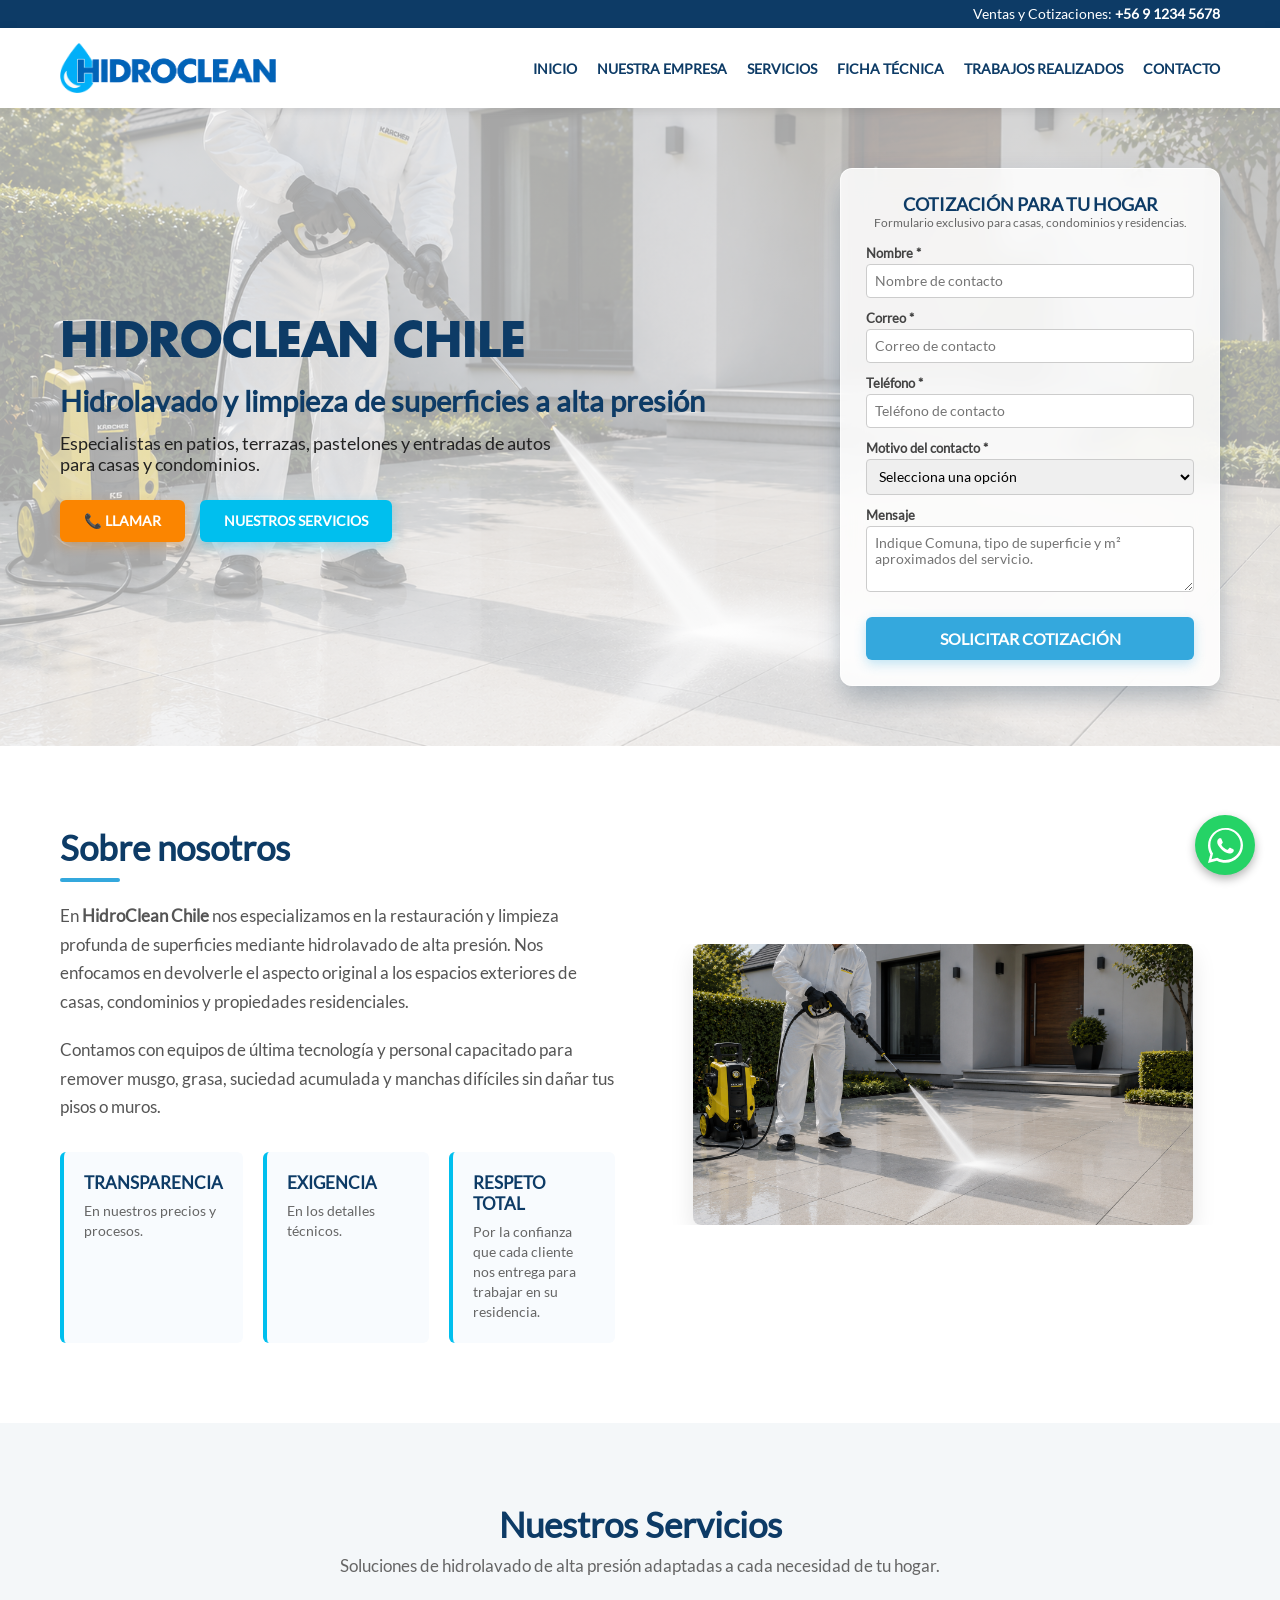
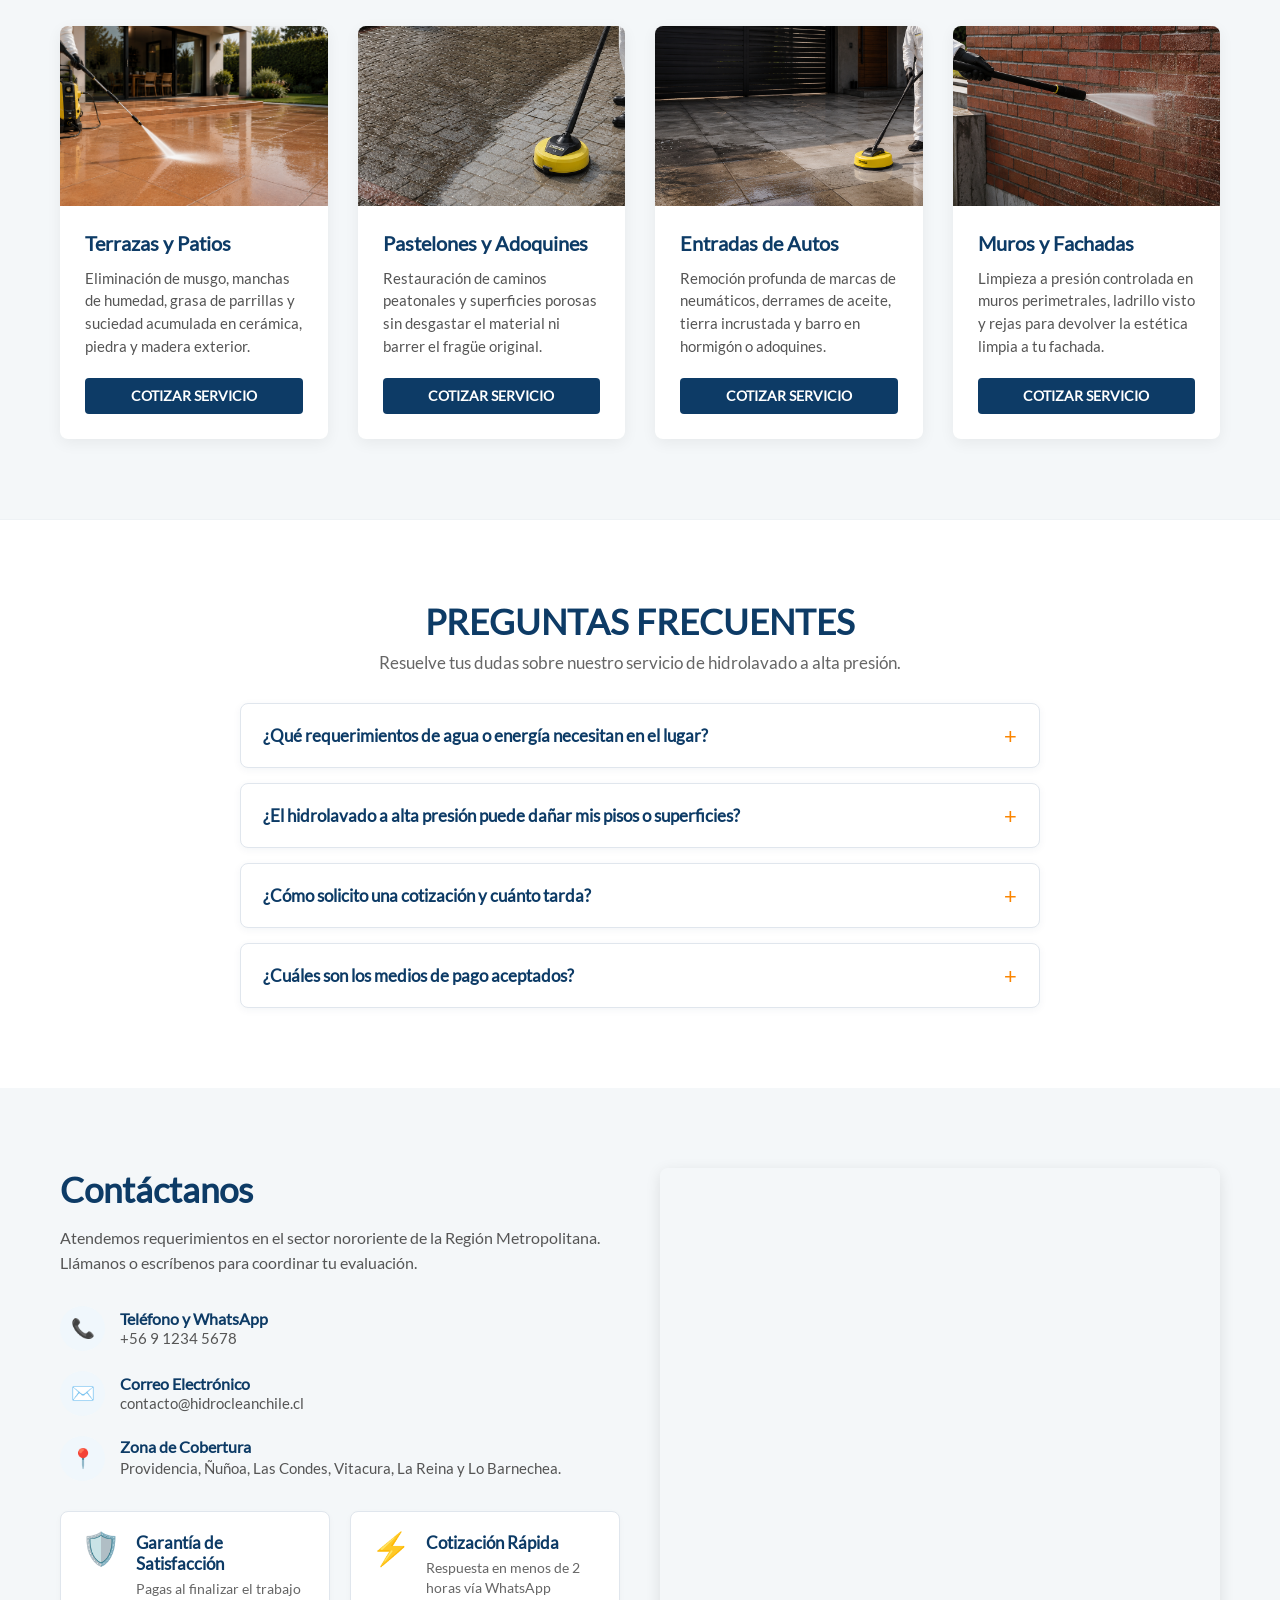
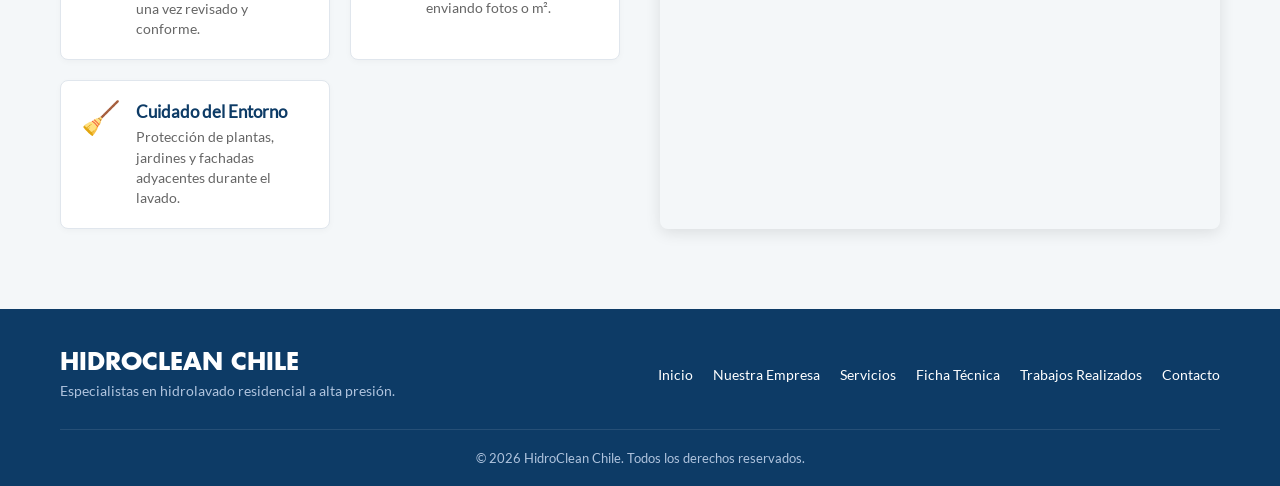
==== index.html @ 14e9b940 "Add files via upload" ====
<!DOCTYPE html>
<html lang="es">
<head>
    <meta charset="UTF-8">
    <meta name="viewport" content="width=device-width, initial-scale=1.0">
    <title>HidroClean Chile | Hidrolavado Residencial a Alta Presión</title>
    
    <style>
        /* ==========================================
           1. DECLARACIÓN DE FUENTES
           ========================================== */
        @font-face {
            font-family: 'Futura-Bold';
            src: url('Futura-Bold.otf') format('truetype');
        }

        @font-face {
            font-family: 'Lato-Regular';
            src: url('Lato-Regular.ttf') format('truetype');
        }


	/* DESPLAZAMIENTO SUAVE Y MARGEN PARA MENÚ FIJO */
	html {
    		scroll-behavior: smooth;
	}

	section[id] {
    scroll-margin-top: calc(var(--header-height, 105px) + 10px);
}

        /* ==========================================
           2. RESET Y BASES
           ========================================== */
        * {
            margin: 0;
            padding: 0;
            box-sizing: border-box;
        }

        img, iframe, video, svg {
            max-width: 100%;
            height: auto;
            display: block;
        }

        h1 {
            font-family: 'Futura-Bold', sans-serif;
        }

        body, p, a, input, select, textarea, button, h2, h3, h4 {
            font-family: 'Lato-Regular', sans-serif;
        }

        body {
            color: #333;
            background-color: #f9f9f9;
        }

	html,
body {
    width: 100%;
    max-width: 100%;
    overflow-x: hidden;
}

        .container {
            max-width: 1200px;
	    width: 100%;
            margin: 0 auto;
            padding: 0 20px;
        }

        /* ==========================================
           3. HEADER Y NAVEGACIÓN
           ========================================== */
        .header {
            position: fixed;
   	    top: 0;
	    left: 0;
	    right: 0;
	    z-index: 1000;
        }

	body {
    padding-top: var(--header-height, 105px);
}

        .top-bar {
            background-color: #0d3b66;
            color: #fff;
            font-size: 0.85rem;
            padding: 6px 0;
        }

        .top-bar-content {
            text-align: right;
        }

        .top-bar a {
            color: #fff;
            text-decoration: none;
            font-weight: bold;
        }

        .nav-bar {
            background-color: #ffffff;
            box-shadow: 0 2px 10px rgba(0,0,0,0.1);
        }

        .nav-content {
            display: flex;
            justify-content: space-between;
            align-items: center;
            padding: 15px 20px;
        }

        .logo img {
            max-height: 50px;
        }

        .nav-menu {
            display: flex;
            list-style: none;
            gap: 20px;
        }

        .nav-menu a {
            text-decoration: none;
            color: #0d3b66;
            font-weight: 700;
            font-size: 0.9rem;
            text-transform: uppercase;
        }

        .nav-menu a.active, .nav-menu a:hover {
            color: #34a8dd;
        }

        /* ==========================================
           4. SECCIÓN HERO (PORTADA)
           ========================================== */
        .hero, .hero-section {
            background: linear-gradient(rgba(255, 255, 255, 0.65), rgba(255, 255, 255, 0.65)), url('lavado-1.png') no-repeat center center/cover;
            padding: 60px 0;
            min-height: 550px;
            display: flex;
            align-items: center;
            overflow: hidden;
        }

        .hero-container {
            display: flex;
            justify-content: space-between;
            align-items: center;
            width: 100%;
            gap: 40px;
        }

        .hero-text {
            flex: 1;
	    min-width: 0;
            color: #0d3b66;
            text-shadow: none;
        }

        .hero-text h1 {
            font-size: clamp(1.8rem, 5vw + 1rem, 3rem);
            font-weight: 900;
            color: #0d3b66;
            margin-bottom: 10px;
            letter-spacing: -1px;
            background: transparent;
            overflow-wrap: anywhere;
        }

        .hero-text h2 {
            font-size: clamp(1.15rem, 2vw + 0.8rem, 1.8rem);
            margin-bottom: 15px;
            color: #0d3b66;
            font-weight: 600;
            overflow-wrap: anywhere;
        }

        .hero-text p {
            font-size: clamp(0.95rem, 1vw + 0.75rem, 1.1rem);
            margin-bottom: 25px;
            max-width: 500px;
            color: #222222;
        }

        .hero-buttons {
            display: flex;
            gap: 15px;
        }

        /* BOTONES */
        .btn {
            padding: 12px 24px;
            text-decoration: none;
            font-weight: bold;
            border-radius: 6px;
            text-transform: uppercase;
            font-size: 0.9rem;
            display: inline-block;
            border: none;
            cursor: pointer;
            position: relative;
            overflow: hidden;
            transition: transform 0.3s cubic-bezier(0.175, 0.885, 0.32, 1.275), 
                        box-shadow 0.3s ease, 
                        background-color 0.3s ease;
        }

        .btn::after {
            content: '';
            position: absolute;
            top: -50%;
            left: -60%;
            width: 20%;
            height: 200%;
            background: rgba(255, 255, 255, 0.35);
            transform: rotate(30deg);
            transition: left 0.6s ease;
        }

        .btn:hover {
            transform: translateY(-3px);
            opacity: 1;
        }

        .btn:hover::after {
            left: 140%;
        }

        .btn:active {
            transform: translateY(-1px);
        }

        .btn-green {
            background-color: #fb8500;
            color: #fff;
            box-shadow: 0 4px 12px rgba(251, 133, 0, 0.3);
        }

        .btn-green:hover {
            background-color: #e07600;
            box-shadow: 0 8px 20px rgba(251, 133, 0, 0.45);
        }

        .btn-blue {
            background-color: #00bfee;
            color: #fff;
            box-shadow: 0 4px 12px rgba(0, 191, 238, 0.3);
        }

        .btn-blue:hover {
            background-color: #00a8d1;
            box-shadow: 0 8px 20px rgba(0, 191, 238, 0.45);
        }

        .btn-submit {
            background-color: #34a8dd;
            color: #fff;
            width: 100%;
            padding: 12px;
            margin-top: 10px;
            font-size: 1rem;
            box-shadow: 0 4px 12px rgba(52, 168, 221, 0.3);
        }

        .btn-submit:hover {
            background-color: #2893c4;
            box-shadow: 0 8px 20px rgba(52, 168, 221, 0.45);
        }

        /* FORMULARIO FLOTANTE */
        .hero-form-card {
            background: rgba(255, 255, 255, 0.85);
            backdrop-filter: blur(12px);
            -webkit-backdrop-filter: blur(12px);
            padding: 25px;
            border-radius: 12px;
            width: min(380px, 100%);
            border: 1px solid rgba(255, 255, 255, 0.6);
            border-top: 1px solid rgba(255, 255, 255, 0.9);
            box-shadow: 0 10px 30px -5px rgba(13, 59, 102, 0.25), 0 20px 25px -5px rgba(0, 0, 0, 0.1);
            transition: transform 0.4s cubic-bezier(0.175, 0.885, 0.32, 1.275), box-shadow 0.4s ease;
        }

        .hero-form-card:hover {
            transform: translateY(-6px);
            box-shadow: 0 15px 35px -5px rgba(13, 59, 102, 0.35), 0 25px 30px -5px rgba(0, 0, 0, 0.15);
        }

        .hero-form-card h3 {
            color: #0d3b66;
            font-size: 1.1rem;
            text-align: center;
            font-weight: 800;
        }

        .form-subtext {
            font-size: 0.75rem;
            color: #666;
            text-align: center;
            margin-bottom: 15px;
        }

        .form-group {
            margin-bottom: 12px;
        }

        .form-group label {
            display: block;
            font-size: 0.8rem;
            font-weight: bold;
            color: #444;
            margin-bottom: 3px;
        }

        .form-group input, 
        .form-group select, 
        .form-group textarea {
            width: 100%;
            padding: 8px;
            border: 1px solid #ccc;
            border-radius: 4px;
            font-size: 0.85rem;
        }

        textarea {
            resize: vertical;
            max-width: 100%;
        }


	/* MENSAJES DE ERROR DEL FORMULARIO */
.mensaje-error {
    display: block;
    color: #c62828;
    font-size: 0.72rem;
    margin-top: 4px;
    line-height: 1.3;
}

/* RESALTAR CAMPO CON ERROR */
.campo-error {
    border-color: #c62828 !important;
    outline: none;
}


        /* ==========================================
           5. SECCIÓN NUESTRA EMPRESA
           ========================================== */
        .about-section {
            padding: 80px 0;
            background-color: #ffffff;
        }

        .about-grid {
            display: flex;
            align-items: center;
            gap: 50px;
        }

        .about-text {
            flex: 1;
	    min-width: 0;
        }

        .about-text h2 {
            font-size: 2.2rem;
            color: #0d3b66;
            margin-bottom: 20px;
            position: relative;
        }

        .about-text h2::after {
            content: '';
            display: block;
            width: 60px;
            height: 4px;
            background-color: #34a8dd;
            margin-top: 10px;
            border-radius: 2px;
        }

        .about-text p {
            font-size: 1.05rem;
            line-height: 1.7;
            color: #555555;
            margin-bottom: 20px;
        }

        .about-features {
            display: grid;
            grid-template-columns: repeat(3, 1fr);
            gap: 20px;
            margin-top: 30px;
        }

        .feature-card {
            background-color: #f8fbfe;
            padding: 20px;
            border-radius: 6px;
            border-left: 4px solid #00bfee;
            transition: transform 0.3s cubic-bezier(0.25, 0.8, 0.25, 1), 
                        box-shadow 0.3s ease, 
                        border-left-color 0.3s ease;
        }

        .feature-card:hover {
            transform: translateY(-4px);
            border-left-color: #fb8500;
            box-shadow: 0 8px 20px rgba(13, 59, 102, 0.12);
        }

        .feature-card h4 {
            color: #0d3b66;
            font-size: 1.05rem;
            margin-bottom: 8px;
        }

        .feature-card p {
            font-size: 0.9rem;
            color: #666;
            margin-bottom: 0;
            line-height: 1.4;
        }

        .about-image {
            flex: 1;
	    min-width: 0;
            display: flex;
            justify-content: center;
            overflow: hidden;
            border-radius: 8px;
        }

        .about-image img {
            width: 100%;
            max-width: 500px;
            border-radius: 8px;
            box-shadow: 0 10px 25px rgba(0,0,0,0.1);
            transition: transform 0.5s ease, box-shadow 0.5s ease;
        }

        .about-image img:hover {
            transform: scale(1.03);
            box-shadow: 0 15px 30px rgba(13, 59, 102, 0.2);
        }

        /* ==========================================
           6. SECCIÓN SERVICIOS
           ========================================== */
        .services-section {
            padding: 80px 0;
            background-color: #f4f7f9;
        }

        .services-header {
            text-align: center;
            max-width: 700px;
            margin: 0 auto 50px auto;
        }

        .services-header h2 {
            font-size: 2.2rem;
            color: #0d3b66;
            margin-bottom: 10px;
        }

        .services-header p {
            color: #666;
            font-size: 1.05rem;
        }

        .services-grid {
            display: grid;
            grid-template-columns: repeat(auto-fit, minmax(260px, 1fr));
            gap: 30px;
        }

        .service-card {
            background: #ffffff;
            border-radius: 8px;
            overflow: hidden;
            box-shadow: 0 4px 15px rgba(0,0,0,0.06);
            transition: transform 0.3s ease, box-shadow 0.3s ease;
            display: flex;
            flex-direction: column;
        }

        .service-card:hover {
            transform: translateY(-5px);
            box-shadow: 0 8px 25px rgba(0,0,0,0.12);
        }

        .service-img {
            height: 180px;
            width: 100%;
            object-fit: cover;
        }

        .service-content {
            padding: 25px;
            display: flex;
            flex-direction: column;
            flex-grow: 1;
        }

        .service-content h3 {
            color: #0d3b66;
            font-size: 1.25rem;
            margin-bottom: 12px;
        }

        .service-content p {
            color: #555;
            font-size: 0.95rem;
            line-height: 1.5;
            margin-bottom: 20px;
            flex-grow: 1;
        }

        .service-btn {
            text-align: center;
            background-color: #0d3b66;
            color: #ffffff;
            padding: 10px 15px;
            text-decoration: none;
            border-radius: 4px;
            font-weight: bold;
            font-size: 0.85rem;
            transition: background-color 0.2s ease;
        }

        .service-btn:hover {
            background-color: #34a8dd;
        }

        /* ==========================================
           7. SECCIÓN CONTACTO
           ========================================== */
        .contact-section {
            padding: 80px 0;
            background-color: #ffffff;
        }

        .contact-grid {
            display: flex;
            gap: 40px;
        }

        .contact-info {
            flex: 1;
	    min-width: 0;
        }

        .contact-info h2 {
            font-size: 2.2rem;
            color: #0d3b66;
            margin-bottom: 15px;
        }

        .contact-info p {
            color: #555;
            margin-bottom: 30px;
            line-height: 1.6;
        }

        .contact-detail {
            display: flex;
            align-items: center;
            gap: 15px;
            margin-bottom: 20px;
        }

        .contact-icon {
            width: 45px;
            height: 45px;
            background-color: #f0f7fc;
            color: #00bfee;
            border-radius: 50%;
            display: flex;
            align-items: center;
            justify-content: center;
            font-size: 1.2rem;
        }

        .contact-text h4 {
            color: #0d3b66;
            font-size: 1rem;
        }

        .contact-text a, .contact-text p {
            color: #555;
            text-decoration: none;
            font-size: 0.95rem;
            margin-bottom: 0;
        }

        .contact-map {
            flex: 1;
            min-height: 300px;
            border-radius: 8px;
            overflow: hidden;
            box-shadow: 0 4px 15px rgba(0,0,0,0.1);
        }

        .contact-map iframe {
            width: 100%;
            height: 100%;
            border: 0;
        }

        /* ==========================================
           8. FOOTER UNIFICADO (DESKTOP)
           ========================================== */
        .footer {
            background-color: #0d3b66;
            color: #ffffff;
            padding: 40px 0 20px 0;
            width: 100%;
        }

        .footer-content {
            display: flex;
            justify-content: space-between;
            align-items: center;
            border-bottom: 1px solid rgba(255, 255, 255, 0.1);
            padding-bottom: 30px;
            margin-bottom: 20px;
            width: 100%;
        }

        .footer-brand {
            text-align: left;
        }

        .footer-brand h3 {
            font-family: 'Futura-Bold', sans-serif;
            font-size: 1.5rem;
            color: #ffffff;
            margin-bottom: 5px;
            line-height: 1.2;
            text-transform: uppercase;
        }

        .footer-brand p {
            font-family: 'Lato-Regular', sans-serif;
            color: #b0c4de;
            font-size: 0.85rem;
            margin: 0;
        }

        .footer-links {
            display: flex;
            gap: 20px;
            list-style: none;
            margin: 0;
            padding: 0;
        }

        .footer-links a {
            font-family: 'Lato-Regular', sans-serif;
            color: #ffffff;
            text-decoration: none;
            font-size: 0.85rem;
            transition: color 0.3s ease;
        }

        .footer-links a:hover {
            color: #00bfee;
        }

        .footer-bottom {
            text-align: center;
            font-size: 0.8rem;
            color: #b0c4de;
        }

        .footer-bottom p {
            font-family: 'Lato-Regular', sans-serif;
            margin: 0;
        }

        /* ==========================================
           9. WHATSAPP FLOTANTE
           ========================================== */
        .whatsapp-float {
            position: fixed;
            width: 60px;
            height: 60px;
            bottom: 25px;
            right: 25px;
            background-color: #25d366;
            color: #fff;
            border-radius: 50px;
            text-align: center;
            box-shadow: 0 4px 10px rgba(0, 0, 0, 0.3);
            z-index: 2000;
            display: flex;
            align-items: center;
            justify-content: center;
            transition: transform 0.3s ease, background-color 0.3s ease;
        }

        .whatsapp-float:hover {
            transform: scale(1.1);
            background-color: #20ba5a;
        }

        .whatsapp-icon {
            width: 35px;
            height: 35px;
            fill: #ffffff;
        }

        /* ==========================================
           10. MEDIA QUERIES (MÓVIL / TABLET)
           ========================================== */



/* ==========================================
   11. CORRECCIÓN DE TÍTULOS Y CONTRASTE (SERVICIOS Y FAQ)
   ========================================== */

/* Unificación visual de títulos */
.services-header h2,
.faq-section .section-title {
    color: #0d3b66 !important;
    font-size: 2.2rem;
    text-align: center;
    margin-bottom: 10px;
}

/* Unificación visual de subtítulos */
.services-header p,
.faq-section .section-subtitle {
    color: #666666 !important;
    font-size: 1.05rem;
    text-align: center;
    margin-bottom: 30px;
}

/* Fondo gris para Servicios */
.services-section {
    background-color: #f4f7f9;
    padding: 80px 0;
}

/* Fondo blanco para FAQ (genera contraste) */
.faq-section {
    background-color: #ffffff;
    padding: 80px 0;
    border-top: 1px solid #eef2f5;
}



/* ==========================================
   CORRECCIÓN FAQ Y FONDOS DE SECCIONES
   ========================================== */

/* 1. ESTILOS DEL ACORDEÓN DE FAQ */
.faq-accordion {
    max-width: 800px;
    margin: 30px auto 0 auto;
    display: flex;
    flex-direction: column;
    gap: 15px;
}

.faq-item {
    background: #ffffff;
    border: 1px solid #e0e6ed;
    border-radius: 8px;
    overflow: hidden;
    box-shadow: 0 2px 8px rgba(13, 59, 102, 0.05);
    transition: border-color 0.3s ease;
}

.faq-item[open] {
    border-color: #fb8500;
}

.faq-question {
    padding: 18px 22px;
    font-size: 1.05rem;
    font-weight: bold;
    color: #0d3b66;
    cursor: pointer;
    display: flex;
    justify-content: space-between;
    align-items: center;
    list-style: none;
    user-select: none;
}

.faq-question::-webkit-details-marker {
    display: none;
}

.faq-question:hover {
    background-color: #f8fbfe;
}

.faq-icon {
    font-size: 1.4rem;
    color: #fb8500;
    font-weight: 300;
    transition: transform 0.3s ease;
}

.faq-item[open] .faq-icon {
    transform: rotate(45deg);
}

.faq-answer {
    padding: 0 22px 20px 22px;
    color: #555;
    font-size: 0.95rem;
    line-height: 1.5;
    border-top: 1px solid #f0f0f0;
    margin-top: 5px;
    padding-top: 15px;
}

/* 2. UNIFICACIÓN DE TÍTULOS */
.services-header h2,
.section-title {
    color: #0d3b66 !important;
    font-size: 2.2rem;
    text-align: center;
    margin-bottom: 10px;
}

.services-header p,
.section-subtitle {
    color: #666666 !important;
    font-size: 1.05rem;
    text-align: center;
    margin-bottom: 30px;
}

/* 3. ALTERNANCIA DE FONDOS */
.services-section {
    background-color: #f4f7f9;
    padding: 80px 0;
}

.faq-section {
    background-color: #ffffff;
    padding: 80px 0;
    border-top: 1px solid #eef2f5;
}

.contact-section {
    background-color: #f4f7f9; /* Mismo fondo gris/azul claro que Servicios */
    padding: 80px 0;
}


/* ==========================================
   CTA INTERMEDIO GALERÍA Y MICRO-GARANTÍAS
   ========================================== */

/* Banner CTA Galería */
.gallery-cta-banner {
    background: linear-gradient(135deg, #0d3b66 0%, #001f3f 100%);
    color: #ffffff;
    padding: 40px 20px;
    border-radius: 12px;
    margin: 40px 0;
    text-align: center;
    box-shadow: 0 4px 15px rgba(13, 59, 102, 0.15);
}

.gallery-cta-content h3 {
    font-size: 1.8rem;
    color: #ffffff !important;
    margin-bottom: 10px;
}

.gallery-cta-content p {
    font-size: 1.1rem;
    color: #e0e0e0;
    margin-bottom: 25px;
}

.cta-banner-btn {
    display: inline-block;
    background-color: #fb8500;
    color: #ffffff !important;
    padding: 14px 28px;
    border-radius: 30px;
    font-weight: bold;
    text-decoration: none;
    font-size: 1.05rem;
    transition: background-color 0.3s ease, transform 0.2s ease;
}

.cta-banner-btn:hover {
    background-color: #e07600;
    transform: translateY(-2px);
}

/* Bloque de Micro-garantías */
.trust-guarantees-grid {
    display: grid;
    grid-template-columns: repeat(auto-fit, minmax(250px, 1fr));
    gap: 20px;
    margin-top: 30px;
}

.guarantee-card {
    background-color: #ffffff;
    padding: 20px;
    border-radius: 8px;
    border: 1px solid #e0e6ed;
    display: flex;
    align-items: flex-start;
    gap: 15px;
    box-shadow: 0 2px 6px rgba(0, 0, 0, 0.03);
}

.guarantee-icon {
    font-size: 2rem;
    line-height: 1;
}

.guarantee-text h4 {
    margin: 0 0 5px 0;
    color: #0d3b66;
    font-size: 1.05rem;
}

.guarantee-text p {
    margin: 0;
    color: #666666;
    font-size: 0.9rem;
    line-height: 1.4;
}






/* ==========================================
   RESPONSIVE DEFINITIVO
   ========================================== */

/* TABLETS Y MÓVILES */
@media (max-width: 768px) {

    /* ---------- BARRA SUPERIOR ---------- */

    .top-bar-content {
        text-align: center;
        padding: 0 15px;
        font-size: 0.8rem;
    }

    .top-bar-content span {
        display: block;
        overflow-wrap: anywhere;
    }


    /* ---------- NAVEGACIÓN ---------- */

    .nav-content {
        flex-direction: column;
        gap: 15px;
        padding: 15px 10px;
        width: 100%;
    }

    .logo {
        max-width: 100%;
    }

    .logo img {
        max-width: 100%;
        height: auto;
        max-height: 50px;
    }

    .nav-menu {
        width: 100%;
        max-width: 100%;
        display: flex;
        flex-wrap: wrap;
        justify-content: center;
        align-items: center;
        gap: 9px 14px;
        margin: 0;
    }

    .nav-menu li {
        flex: 0 0 auto;
        text-align: center;
    }

    .nav-menu a {
        font-size: 0.82rem;
    }


    /* ---------- HERO ---------- */


.hero,
.hero-section {
    width: 100%;
    min-height: auto;
    padding: 85px 0 40px 0;
    overflow: visible;
}

.hero-container {
    width: 100%;
    display: flex;
    flex-direction: column;
    align-items: stretch;
    gap: 35px;
}

.hero-text {
    width: 100%;
    min-width: 0;
    text-align: center;
}

.hero-text h1 {
    line-height: 1.1;
    margin-bottom: 12px;
}

.hero-text h2 {
    line-height: 1.25;
    margin-bottom: 15px;
}

.hero-text p {
    width: 100%;
    max-width: 600px;
    margin: 0 auto 25px auto;
    line-height: 1.5;
}

.hero-buttons {
    width: 100%;
    justify-content: center;
    align-items: center;
    flex-wrap: wrap;
    gap: 10px;
}

.hero-buttons .btn {
    flex: 0 1 auto;
}


    /* ---------- FORMULARIO ---------- */

    .hero-form-card {
        width: 100%;
        max-width: 100%;
        min-width: 0;
        padding: 20px 15px;
    }

    .hero-form-card input,
    .hero-form-card select,
    .hero-form-card textarea {
        max-width: 100%;
    }


    /* ---------- NUESTRA EMPRESA ---------- */

    .about-grid {
        flex-direction: column;
        width: 100%;
    }

    .about-text {
        width: 100%;
        min-width: 0;
    }

    .about-image {
        width: 100%;
        min-width: 0;
        overflow: hidden;
    }

    .about-image img {
        width: 100%;
        max-width: 500px;
        height: auto;
    }

    .about-features {
        grid-template-columns: 1fr;
    }


    /* ---------- SERVICIOS ---------- */

    .services-grid {
        grid-template-columns: 1fr;
    }


    /* ---------- FAQ ---------- */

    .faq-accordion {
        width: 100%;
        max-width: 100%;
    }

    .faq-question {
        gap: 10px;
    }

    .faq-question span:first-child {
        min-width: 0;
        overflow-wrap: break-word;
    }


    /* ---------- CONTACTO ---------- */

    .contact-grid {
        flex-direction: column;
        width: 100%;
        gap: 30px;
    }

    .contact-info {
        width: 100%;
        min-width: 0;
    }

    .contact-map {
        width: 100%;
        height: 280px;
    }


    /* ---------- GARANTÍAS ---------- */

    .trust-guarantees-grid {
        grid-template-columns: 1fr;
        gap: 12px;
        margin-top: 25px;
    }

    .guarantee-card {
        min-width: 0;
    }


    /* ---------- FOOTER ---------- */

    .footer-content {
        flex-direction: column;
        gap: 20px;
        text-align: center;
    }

    .footer-brand {
        text-align: center;
        max-width: 100%;
    }

    .footer-links {
        flex-wrap: wrap;
        justify-content: center;
        gap: 10px 15px;
    }


    /* ---------- WHATSAPP ---------- */

    .whatsapp-float {
        width: 50px;
        height: 50px;
        bottom: 15px;
        right: 15px;
    }

    .whatsapp-icon {
        width: 28px;
        height: 28px;
    }
}


/* ==========================================
   TELÉFONOS ESTRECHOS
   ========================================== */

@media (max-width: 480px) {

    .container {
        padding-left: 15px;
        padding-right: 15px;
    }

    .nav-content {
        padding-left: 5px;
        padding-right: 5px;
    }

    .nav-menu {
        gap: 8px 11px;
    }

    .nav-menu a {
        font-size: 0.76rem;
    }

    .hero-text p {
        line-height: 1.45;
    }

    .hero-buttons {
        gap: 10px;
    }

    .hero-buttons .btn {
        padding: 11px 16px;
        font-size: 0.82rem;
    }

    .hero-form-card {
        padding: 18px 13px;
    }

    .faq-question {
        padding: 16px;
        font-size: 0.95rem;
    }

    .faq-answer {
        padding-left: 16px;
        padding-right: 16px;
    }

    .guarantee-card {
        padding: 15px;
        gap: 10px;
    }

    .guarantee-icon {
        font-size: 1.6rem;
    }

    .guarantee-text h4 {
        font-size: 0.95rem;
    }

    .guarantee-text p {
        font-size: 0.85rem;
    }
}


    </style>
</head>



















<body>

    <!-- 1. ENCABEZADO Y NAVEGACIÓN -->
    <header class="header">
        <div class="top-bar">
            <div class="container top-bar-content">
                <span>Ventas y Cotizaciones: <a href="tel:+56912345678">+56 9 1234 5678</a></span>
            </div>
        </div>
        
        <nav class="nav-bar">
            <div class="container nav-content">
                <a href="#" class="logo">
                    <img src="logo-1.png" alt="HidroClean Chile Logo">
                </a>
                <ul class="nav-menu">
    <li><a href="index.html#inicio">Inicio</a></li>
    <li><a href="index.html#empresa">Nuestra Empresa</a></li>
    <li><a href="index.html#servicios">Servicios</a></li>
    <li><a href="especificaciones.html">Ficha Técnica</a></li>
    <li><a href="galeria.html">Trabajos Realizados</a></li>
    <li><a href="index.html#contacto">Contacto</a></li>
</ul>
            </div>
        </nav>
    </header>

    <!-- 2. SECCIÓN HERO (PORTADA CON FORMULARIO) -->
    <section id="inicio" class="hero-section">
        <div class="container hero-container">
            
            <!-- Mensaje Principal a la Izquierda -->
            <div class="hero-text">
                <h1>HIDROCLEAN CHILE</h1>
                <h2>Hidrolavado y limpieza de superficies a alta presión</h2>
                <p>Especialistas en patios, terrazas, pastelones y entradas de autos para casas y condominios.</p>
                <div class="hero-buttons">
                    <a href="tel:+56912345678" class="btn btn-green">📞 LLAMAR</a>
                    <a href="#servicios" class="btn btn-blue">NUESTROS SERVICIOS</a>
                </div>
            </div>

            <!-- Formulario Flotante a la Derecha -->
            <div class="hero-form-card">
                <h3>COTIZACIÓN PARA TU HOGAR</h3>
                <p class="form-subtext">Formulario exclusivo para casas, condominios y residencias.</p>
                





                <form action="#" method="POST">
    <div class="form-group">
        <label for="nombre">Nombre *</label>
        <input type="text" id="nombre" name="nombre" placeholder="Nombre de contacto" required>
        <small id="error-nombre" class="mensaje-error"></small>
    </div>

    <div class="form-group">
        <label for="correo">Correo *</label>
        <input type="email" id="correo" name="correo" placeholder="Correo de contacto" required>
        <small id="error-correo" class="mensaje-error"></small>
    </div>

    <div class="form-group">
        <label for="telefono">Teléfono *</label>
        <input type="tel" id="telefono" name="telefono" placeholder="Teléfono de contacto" required>
        <small id="error-telefono" class="mensaje-error"></small>
    </div>

    <div class="form-group">
        <label for="servicio">Motivo del contacto *</label>
        <select id="servicio" name="motivo" required>
            <option value="" disabled selected>Selecciona una opción</option>
            <option value="terrazas">Limpieza de Terrazas / Patios</option>
            <option value="pastelones">Limpieza de Pastelones / Adoquines</option>
            <option value="entradas">Limpieza de Entradas de Auto</option>
            <option value="muros">Limpieza de Muros / Fachadas</option>
            <option value="otro">Otro servicio residencial</option>
        </select>
        <small id="error-motivo" class="mensaje-error"></small>
    </div>

    <div class="form-group">
        <label for="mensaje">Mensaje</label>
        <textarea id="mensaje" name="mensaje" rows="3" placeholder="Indique Comuna, tipo de superficie y m² aproximados del servicio."></textarea>
        <small id="error-mensaje" class="mensaje-error"></small>
    </div>

    <button type="submit" class="btn btn-submit" id="botonEnviar">
        SOLICITAR COTIZACIÓN
    </button>
</form>

            </div>

        </div>
    </section>

    <!-- 3. SECCIÓN NUESTRA EMPRESA -->
    <section id="empresa" class="about-section">
        <div class="container">
            <div class="about-grid">
                
                <div class="about-text">
                    <h2>Sobre nosotros</h2>
                    <p>
                        En <strong>HidroClean Chile</strong> nos especializamos en la restauración y limpieza profunda de superficies mediante hidrolavado de alta presión. Nos enfocamos en devolverle el aspecto original a los espacios exteriores de casas, condominios y propiedades residenciales.
                    </p>
                    <p>
                        Contamos con equipos de última tecnología y personal capacitado para remover musgo, grasa, suciedad acumulada y manchas difíciles sin dañar tus pisos o muros.
                    </p>

                    <div class="about-features">
                        <div class="feature-card">
                            <h4>TRANSPARENCIA</h4>
                            <p>En nuestros precios y procesos.</p>
                        </div>
                        <div class="feature-card">
                            <h4>EXIGENCIA</h4>
                            <p>En los detalles técnicos.</p>
                        </div>
                        <div class="feature-card">
                            <h4>RESPETO TOTAL</h4>
                            <p>Por la confianza que cada cliente nos entrega para trabajar en su residencia.</p>
                        </div>
                    </div>
                </div>

                <div class="about-image">
                    <img src="lavado-1.png" alt="Servicio de Hidrolavado HidroClean Chile">
                </div>

            </div>
        </div>
    </section>

    <!-- 4. SECCIÓN NUESTROS SERVICIOS -->
    <section id="servicios" class="services-section">
        <div class="container">
            
            <div class="services-header">
                <h2>Nuestros Servicios</h2>
                <p>Soluciones de hidrolavado de alta presión adaptadas a cada necesidad de tu hogar.</p>
            </div>

            <div class="services-grid">
                
                <div class="service-card">
                    <img src="terraza1.png" alt="Hidrolavado de Terrazas" class="service-img">
                    <div class="service-content">
                        <h3>Terrazas y Patios</h3>
                        <p>Eliminación de musgo, manchas de humedad, grasa de parrillas y suciedad acumulada en cerámica, piedra y madera exterior.</p>
                        <a href="#inicio" class="service-btn">COTIZAR SERVICIO</a>
                    </div>
                </div>

                <div class="service-card">
                    <img src="adoquines.png" alt="Limpieza de Pastelones" class="service-img">
                    <div class="service-content">
                        <h3>Pastelones y Adoquines</h3>
                        <p>Restauración de caminos peatonales y superficies porosas sin desgastar el material ni barrer el fragüe original.</p>
                        <a href="#inicio" class="service-btn">COTIZAR SERVICIO</a>
                    </div>
                </div>

                <div class="service-card">
                    <img src="entrada-auto.png" alt="Entradas de Auto" class="service-img">
                    <div class="service-content">
                        <h3>Entradas de Autos</h3>
                        <p>Remoción profunda de marcas de neumáticos, derrames de aceite, tierra incrustada y barro en hormigón o adoquines.</p>
                        <a href="#inicio" class="service-btn">COTIZAR SERVICIO</a>
                    </div>
                </div>

                <div class="service-card">
                    <img src="muros.png" alt="Limpieza de Muros" class="service-img">
                    <div class="service-content">
                        <h3>Muros y Fachadas</h3>
                        <p>Limpieza a presión controlada en muros perimetrales, ladrillo visto y rejas para devolver la estética limpia a tu fachada.</p>
                        <a href="#inicio" class="service-btn">COTIZAR SERVICIO</a>
                    </div>
                </div>

            </div>
        </div>
    </section>


<!-- SECCIÓN PREGUNTAS FRECUENTES (FAQ) -->
<section class="faq-section">
    <div class="container">
        <h2 class="section-title">PREGUNTAS FRECUENTES</h2>
        <p class="section-subtitle">Resuelve tus dudas sobre nuestro servicio de hidrolavado a alta presión.</p>

        <div class="faq-accordion">
            
            <details class="faq-item">
                <summary class="faq-question">
                    <span>¿Qué requerimientos de agua o energía necesitan en el lugar?</span>
                    <span class="faq-icon">+</span>
                </summary>
                <div class="faq-answer">
                    <p>Solo necesitamos acceso a una llave de agua estándar (jardín o patio) y un enchufe eléctrico de 220V convencional. Nosotros llevamos todos los conectores, mangueras de alta presión y extensiones necesarias.</p>
                </div>
            </details>

            <details class="faq-item">
                <summary class="faq-question">
                    <span>¿El hidrolavado a alta presión puede dañar mis pisos o superficies?</span>
                    <span class="faq-icon">+</span>
                </summary>
                <div class="faq-answer">
                    <p>No. Regulamos la presión (PSI) y seleccionamos boquillas específicas según el tipo de material (piedra pizarra, hormigón, madera, pastelón, etc.). Esto elimina la suciedad, musgo u hongos sin erosionar ni dañar la superficie.</p>
                </div>
            </details>

            <details class="faq-item">
                <summary class="faq-question">
                    <span>¿Cómo solicito una cotización y cuánto tarda?</span>
                    <span class="faq-icon">+</span>
                </summary>
                <div class="faq-answer">
                    <p>Es muy rápido. Escríbenos por WhatsApp enviándonos una foto o video corto de la zona a lavar y los metros cuadrados aproximados. Te entregamos un presupuesto estimado en menos de 2 horas.</p>
                </div>
            </details>

            <details class="faq-item">
                <summary class="faq-question">
                    <span>¿Cuáles son los medios de pago aceptados?</span>
                    <span class="faq-icon">+</span>
                </summary>
                <div class="faq-answer">
                    <p>Aceptamos transferencia bancaria, efectivo y pago con tarjeta de crédito o débito al finalizar el trabajo y tras tu revisión de conformidad.</p>
                </div>
            </details>

        </div>
    </div>
</section>

    <!-- 5. SECCIÓN CONTACTO -->
    <!-- 5. SECCIÓN CONTACTO -->
    <section id="contacto" class="contact-section">
        <div class="container">
            <div class="contact-grid">
                
                <!-- Columna Izquierda: Datos y Garantías -->
                <div class="contact-info">
                    <h2>Contáctanos</h2>
                    <p>Atendemos requerimientos en el sector nororiente de la Región Metropolitana. Llámanos o escríbenos para coordinar tu evaluación.</p>

                    <div class="contact-detail">
                        <div class="contact-icon">📞</div>
                        <div class="contact-text">
                            <h4>Teléfono y WhatsApp</h4>
                            <a href="tel:+56912345678">+56 9 1234 5678</a>
                        </div>
                    </div>

                    <div class="contact-detail">
                        <div class="contact-icon">✉️</div>
                        <div class="contact-text">
                            <h4>Correo Electrónico</h4>
                            <a href="mailto:contacto@hidrocleanchile.cl">contacto@hidrocleanchile.cl</a>
                        </div>
                    </div>

                    <div class="contact-detail">
                        <div class="contact-icon">📍</div>
                        <div class="contact-text">
                            <h4>Zona de Cobertura</h4>
                            <p>Providencia, Ñuñoa, Las Condes, Vitacura, La Reina y Lo Barnechea.</p>
                        </div>
                    </div>

                    <!-- BLOQUE DE MICRO-GARANTÍAS (DENTRO DE CONTACT-INFO) -->
                    <div class="trust-guarantees-grid">
                        <div class="guarantee-card">
                            <div class="guarantee-icon">🛡️</div>
                            <div class="guarantee-text">
                                <h4>Garantía de Satisfacción</h4>
                                <p>Pagas al finalizar el trabajo una vez revisado y conforme.</p>
                            </div>
                        </div>
                        
                        <div class="guarantee-card">
                            <div class="guarantee-icon">⚡</div>
                            <div class="guarantee-text">
                                <h4>Cotización Rápida</h4>
                                <p>Respuesta en menos de 2 horas vía WhatsApp enviando fotos o m².</p>
                            </div>
                        </div>
                        
                        <div class="guarantee-card">
                            <div class="guarantee-icon">🧹</div>
                            <div class="guarantee-text">
                                <h4>Cuidado del Entorno</h4>
                                <p>Protección de plantas, jardines y fachadas adyacentes durante el lavado.</p>
                            </div>
                        </div>
                    </div>
                </div>

                <!-- Columna Derecha: Mapa -->
                <div class="contact-map">
                    <iframe src="https://www.google.com/maps/embed?pb=!1m14!1m12!1m3!1d53258.123456789!2d-70.58!3d-33.41!2m3!1f0!2f0!3f0!3m2!1i1024!2i768!4f13.1!5e0!3m2!1ses!2scl!4v1700000000000!5m2!1ses!2scl" allowfullscreen="" loading="lazy"></iframe>
                </div>

            </div>
        </div>
    </section>

    <!-- 6. FOOTER -->
    <footer class="footer">
        <div class="container">
            <div class="footer-content">
                <div class="footer-brand">
                    <h3>HIDROCLEAN CHILE</h3>
                    <p>Especialistas en hidrolavado residencial a alta presión.</p>
                </div>
                <ul class="footer-links">
    <li><a href="index.html#inicio">Inicio</a></li>
    <li><a href="index.html#empresa">Nuestra Empresa</a></li>
    <li><a href="index.html#servicios">Servicios</a></li>
    <li><a href="especificaciones.html">Ficha Técnica</a></li>
    <li><a href="galeria.html">Trabajos Realizados</a></li>
    <li><a href="index.html#contacto">Contacto</a></li>
</ul>
            </div>
            <div class="footer-bottom">
                <p>&copy; 2026 HidroClean Chile. Todos los derechos reservados.</p>
            </div>
        </div>
    </footer>

    <!-- BOTÓN FLOTANTE DE WHATSAPP -->
    <a href="https://wa.me/56912345678?text=Hola,%20me%20gustar%C3%ADa%20cotizar%20un%20servicio%20de%20hidrolavado" class="whatsapp-float" target="_blank" rel="noopener noreferrer" aria-label="Contacto por WhatsApp">
        <svg viewBox="0 0 32 32" class="whatsapp-icon">
            <path d="M16 0c-8.837 0-16 7.163-16 16 0 2.825 0.737 5.607 2.137 8.048l-2.137 7.952 8.138-2.135c2.35 1.282 5.011 1.958 7.862 1.958 8.837 0 16-7.163 16-16s-7.163-16-16-16zM16 29.35c-2.48 0-4.908-0.662-7.037-1.92l-0.505-0.3-5.232 1.372 1.396-5.19-0.33-0.525c-1.385-2.201-2.117-4.757-2.117-7.387 0-7.625 6.202-13.826 13.826-13.826s13.826 6.202 13.826 13.826-6.202 13.826-13.826 13.826zM22.826 19.341c-0.373-0.187-2.206-1.088-2.548-1.212s-0.591-0.187-0.84 0.187c-0.249 0.373-0.964 1.212-1.182 1.461s-0.435 0.28-0.808 0.093c-0.373-0.187-1.576-0.581-3.002-1.853-1.109-0.989-1.858-2.211-2.076-2.584s-0.023-0.575 0.164-0.761c0.168-0.168 0.373-0.435 0.56-0.653s0.249-0.373 0.373-0.622c0.124-0.249 0.062-0.467-0.031-0.653s-0.84-2.023-1.15-2.769c-0.302-0.728-0.609-0.629-0.84-0.641l-0.715-0.012c-0.249 0-0.653 0.093-0.995 0.467s-1.306 1.275-1.306 3.109 1.337 3.606 1.524 3.855c0.187 0.249 2.631 4.017 6.374 5.634 0.89 0.384 1.585 0.614 2.127 0.786 0.894 0.284 1.708 0.244 2.35 0.148 0.716-0.107 2.206-0.902 2.518-1.773s0.311-1.617 0.218-1.773c-0.093-0.156-0.342-0.249-0.715-0.435z"/>
        </svg>
    </a>



<script>
document.addEventListener("DOMContentLoaded", function () {

    const formulario = document.querySelector(".hero-form-card form");
    const botonEnviar = document.getElementById("botonEnviar");
    let intervaloPuntos;


    // Limpiar el error de un campo cuando el usuario lo modifica
    document.querySelectorAll(
        "#nombre, #correo, #telefono, #servicio, #mensaje"
    ).forEach(function (campo) {

        campo.addEventListener("input", function () {

            const mensajeError = document.getElementById(
                "error-" + (campo.id === "servicio" ? "motivo" : campo.id)
            );

            if (mensajeError) {
                mensajeError.textContent = "";
            }

            campo.classList.remove("campo-error");
        });

        // Para el <select>
        campo.addEventListener("change", function () {

            const mensajeError = document.getElementById(
                "error-" + (campo.id === "servicio" ? "motivo" : campo.id)
            );

            if (mensajeError) {
                mensajeError.textContent = "";
            }

            campo.classList.remove("campo-error");
        });
    });




    formulario.addEventListener("submit", async function (event) {

        event.preventDefault();

        // Limpiar errores anteriores
        document.querySelectorAll(".mensaje-error").forEach(function (elemento) {
            elemento.textContent = "";
        });

        document.querySelectorAll(".campo-error").forEach(function (elemento) {
            elemento.classList.remove("campo-error");
        });

        // Evita doble envío
        botonEnviar.disabled = true;

        // Animación de los puntos suspensivos
        let puntos = 1;

        intervaloPuntos = setInterval(() => {
            puntos = puntos === 3 ? 1 : puntos + 1;
            botonEnviar.textContent = "ENVIANDO" + ".".repeat(puntos);
        }, 400);

        const datos = {
            nombre: document.getElementById("nombre").value,
            correo: document.getElementById("correo").value,
            telefono: document.getElementById("telefono").value,
            motivo: document.getElementById("servicio").value,
            mensaje: document.getElementById("mensaje").value
        };

        try {

            const respuesta = await fetch("https://hidroclean-backend-production.up.railway.app/api/solicitudes/", {
                method: "POST",
                headers: {
                    "Content-Type": "application/json"
                },
                body: JSON.stringify(datos)
            });

            const resultado = await respuesta.json();

            if (respuesta.ok) {

    console.log("RESPUESTA OK - INICIANDO ESPERA DE 2 SEGUNDOS");

    // Mantener ENVIANDO... durante 2 segundos
    await new Promise(function(resolve) {
        setTimeout(resolve, 2000);
    });

    console.log("TERMINARON LOS 2 SEGUNDOS");

    // Detener animación
    clearInterval(intervaloPuntos);

    alert("¡Solicitud enviada correctamente!");

    formulario.reset();

    // Restaurar botón
    botonEnviar.disabled = false;
    botonEnviar.textContent = "SOLICITAR COTIZACIÓN";

} else {

                console.error("Error del servidor:", resultado);

                // Detener animación
                clearInterval(intervaloPuntos);

                // Mostrar errores debajo de cada campo
                for (const campo in resultado) {

                    const errores = resultado[campo];

                    if (Array.isArray(errores)) {

                        const elementoError = document.getElementById(
                            "error-" + campo
                        );

                        const elementoCampo = document.getElementById(
                            campo === "motivo" ? "servicio" : campo
                        );

                        if (elementoError) {
                            elementoError.textContent = errores.join(" ");
                        }

                        if (elementoCampo) {
                            elementoCampo.classList.add("campo-error");
                        }
                    }
                }

                // Restaurar botón
                botonEnviar.disabled = false;
                botonEnviar.textContent = "SOLICITAR COTIZACIÓN";
            }

        } catch (error) {

            console.error("Error de conexión:", error);

            // Detener animación
            clearInterval(intervaloPuntos);

            alert("No se pudo conectar con el servidor.");

            // Restaurar botón
            botonEnviar.disabled = false;
            botonEnviar.textContent = "SOLICITAR COTIZACIÓN";
        }

    });

});
</script>


<script>
(function () {

    const header = document.querySelector(".header");

    function ajustarEspacioHeader() {
        if (!header) return;

        const alturaHeader = header.getBoundingClientRect().height;

        document.documentElement.style.setProperty(
            "--header-height",
            alturaHeader + "px"
        );
    }

    ajustarEspacioHeader();

    window.addEventListener("resize", ajustarEspacioHeader);

    if (window.ResizeObserver) {
        const observer = new ResizeObserver(ajustarEspacioHeader);
        observer.observe(header);
    }

})();
</script>

</body>
</html>
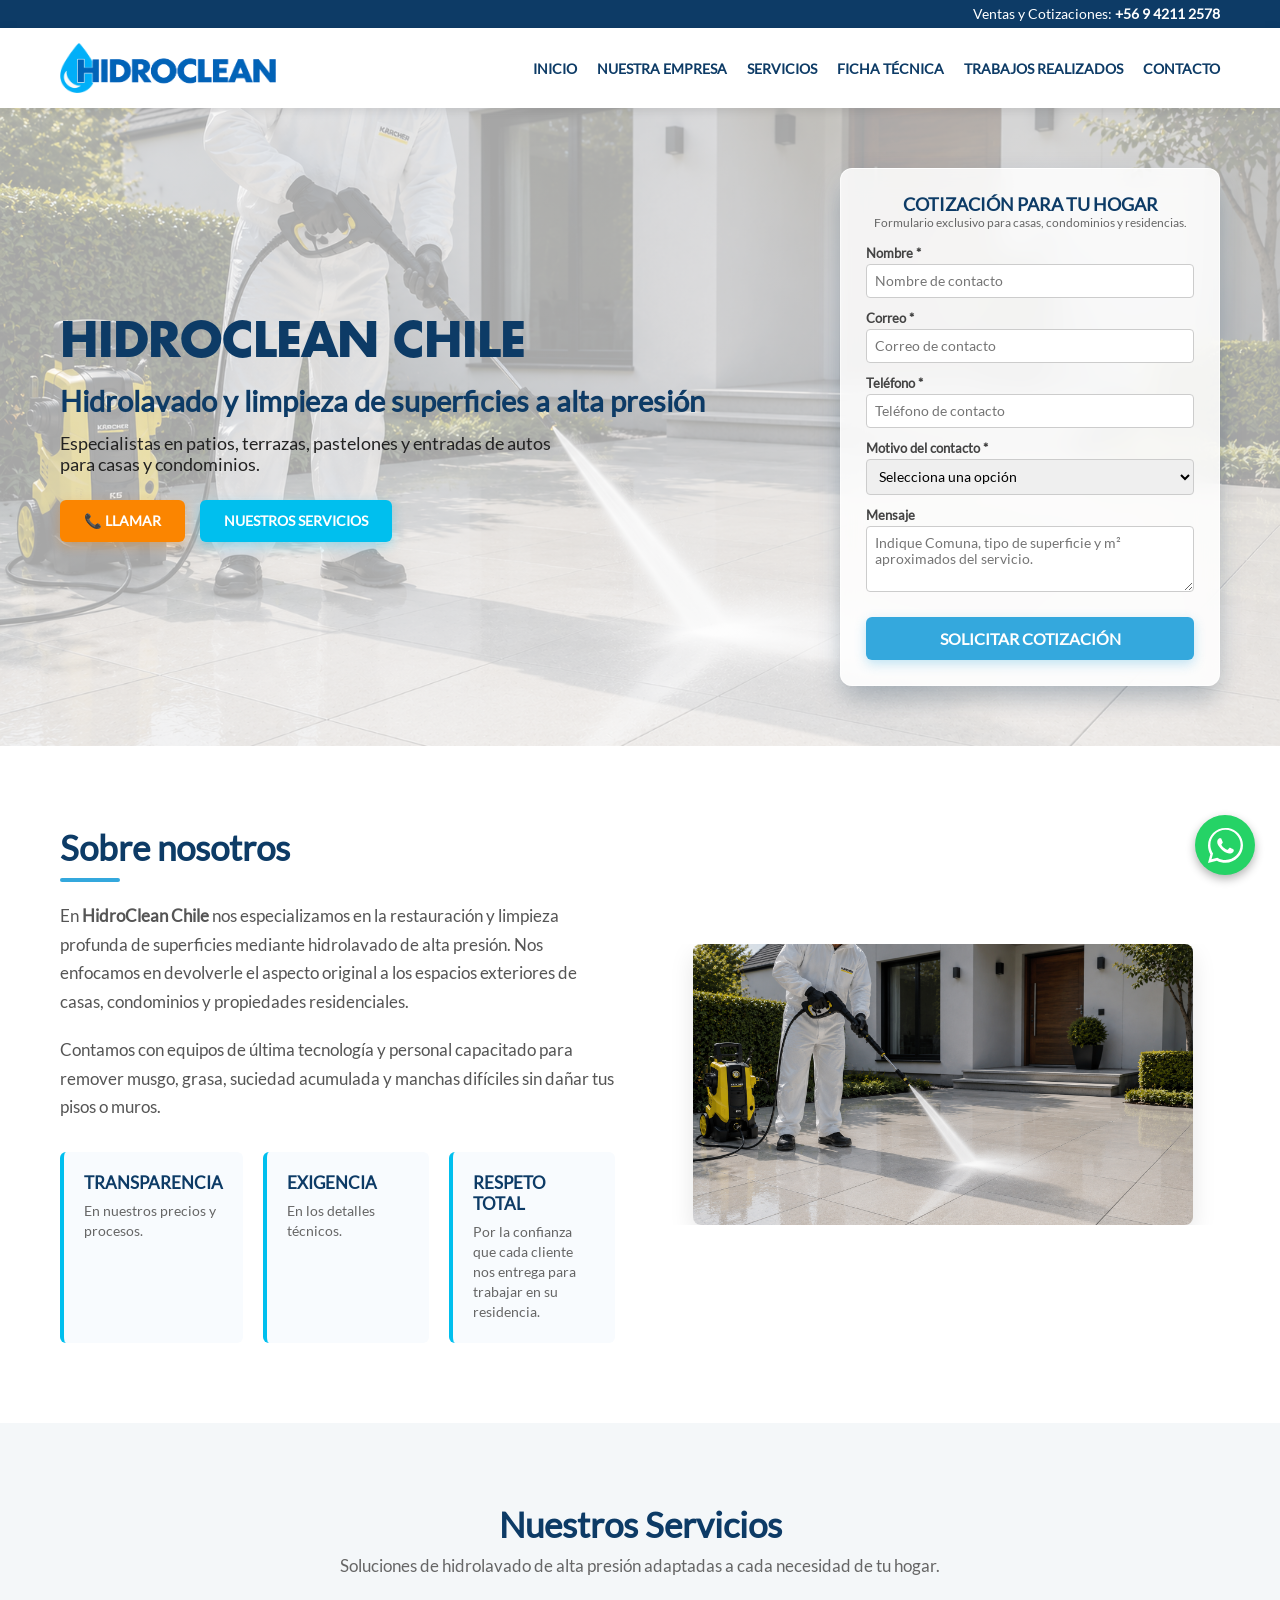
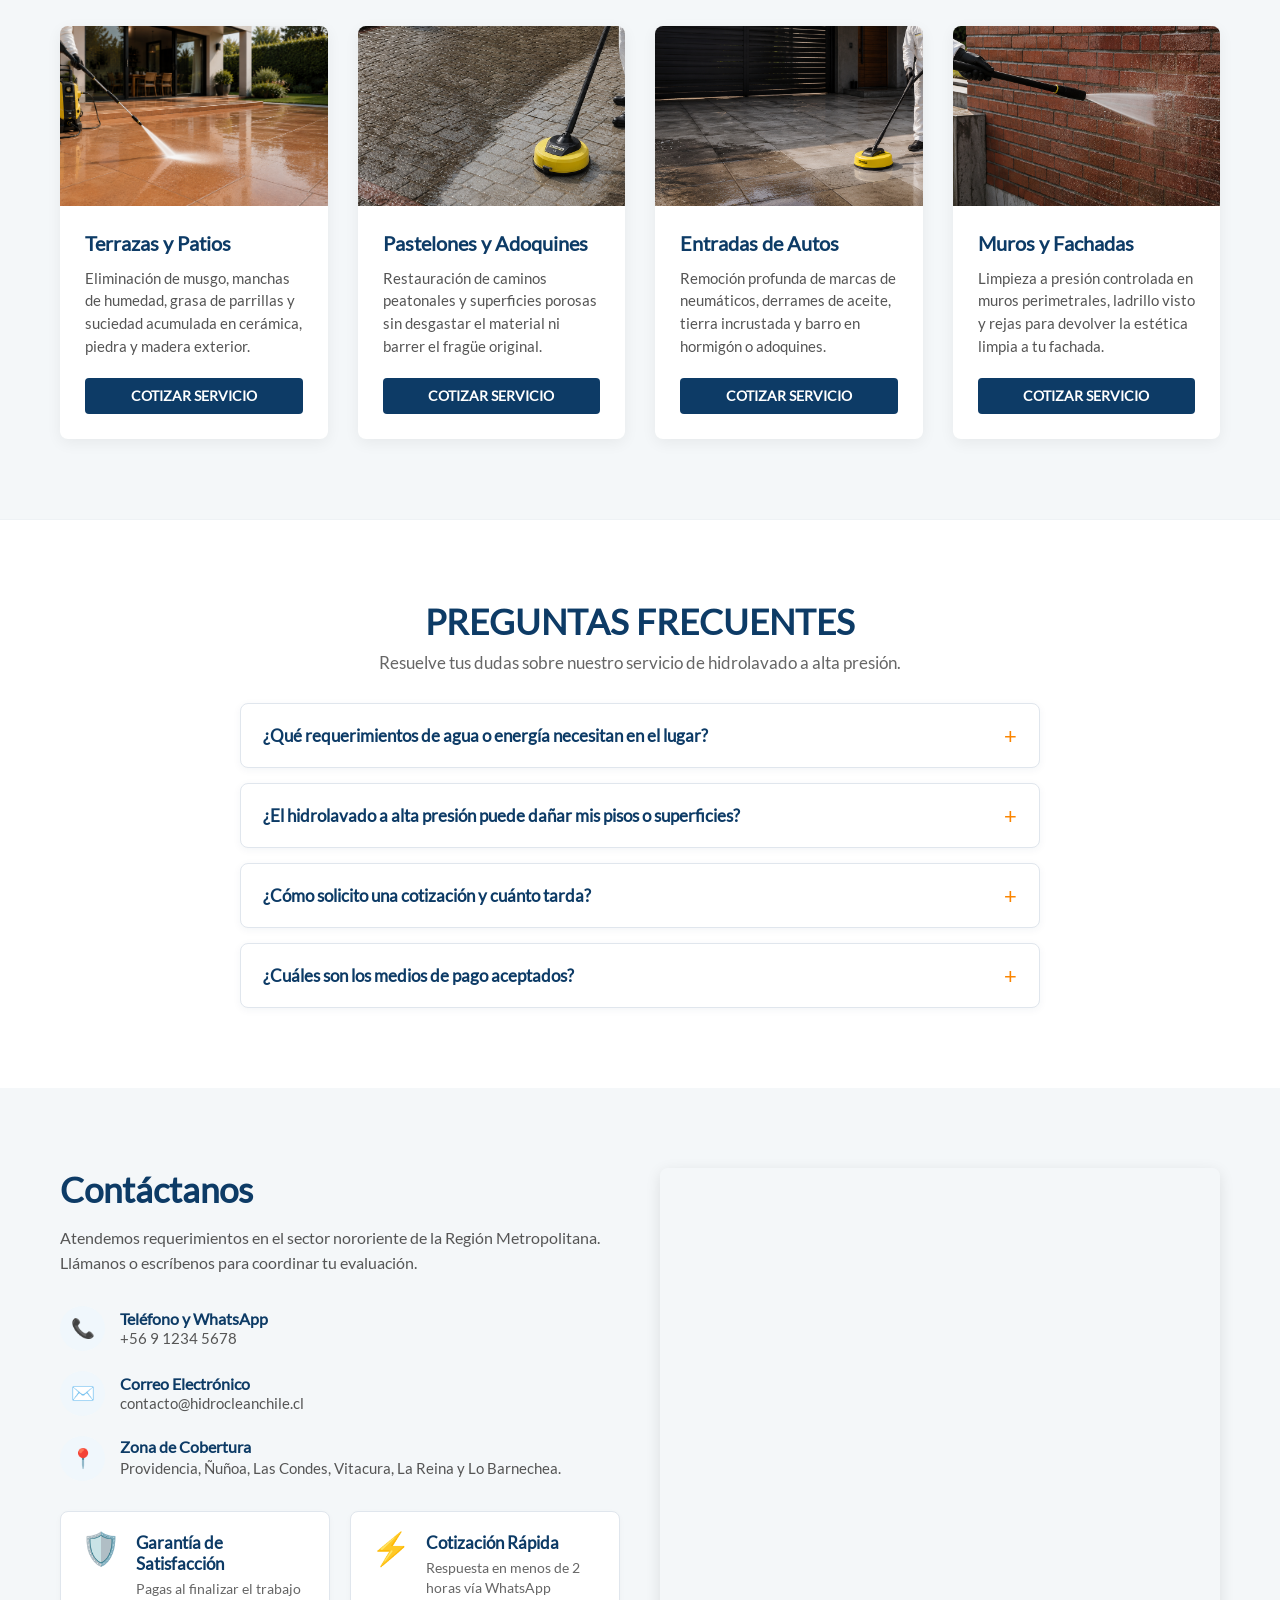
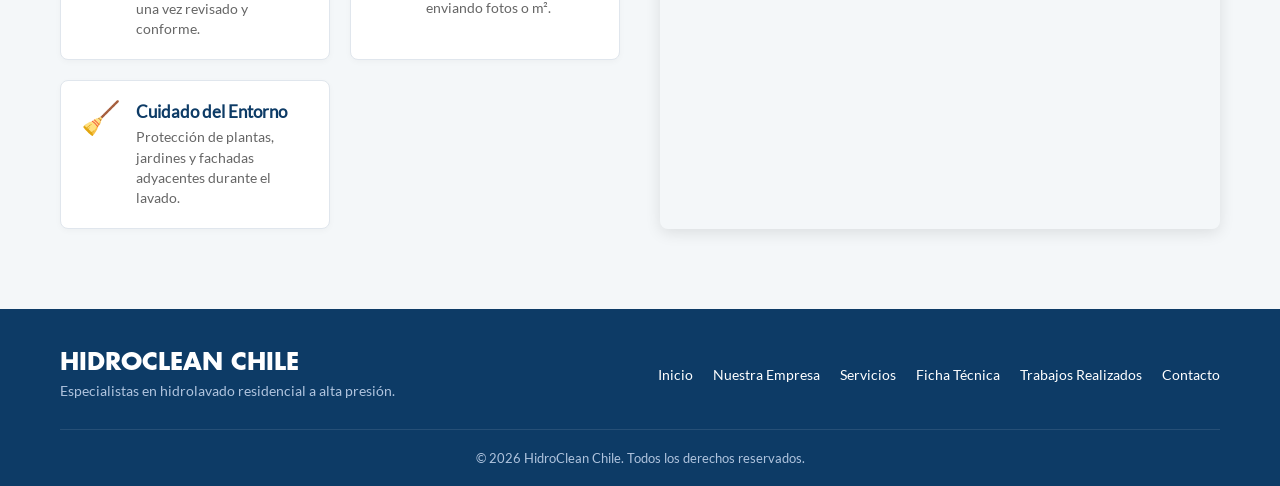
==== commit b3620f49: "Version actual del frontend" ====
--- a/index.html
+++ b/index.html
@@ -1301,7 +1301,7 @@
     <header class="header">
         <div class="top-bar">
             <div class="container top-bar-content">
-                <span>Ventas y Cotizaciones: <a href="tel:+56912345678">+56 9 1234 5678</a></span>
+                <span>Ventas y Cotizaciones: <a href="tel:+56942112578">+56 9 4211 2578</a></span>
             </div>
         </div>
         
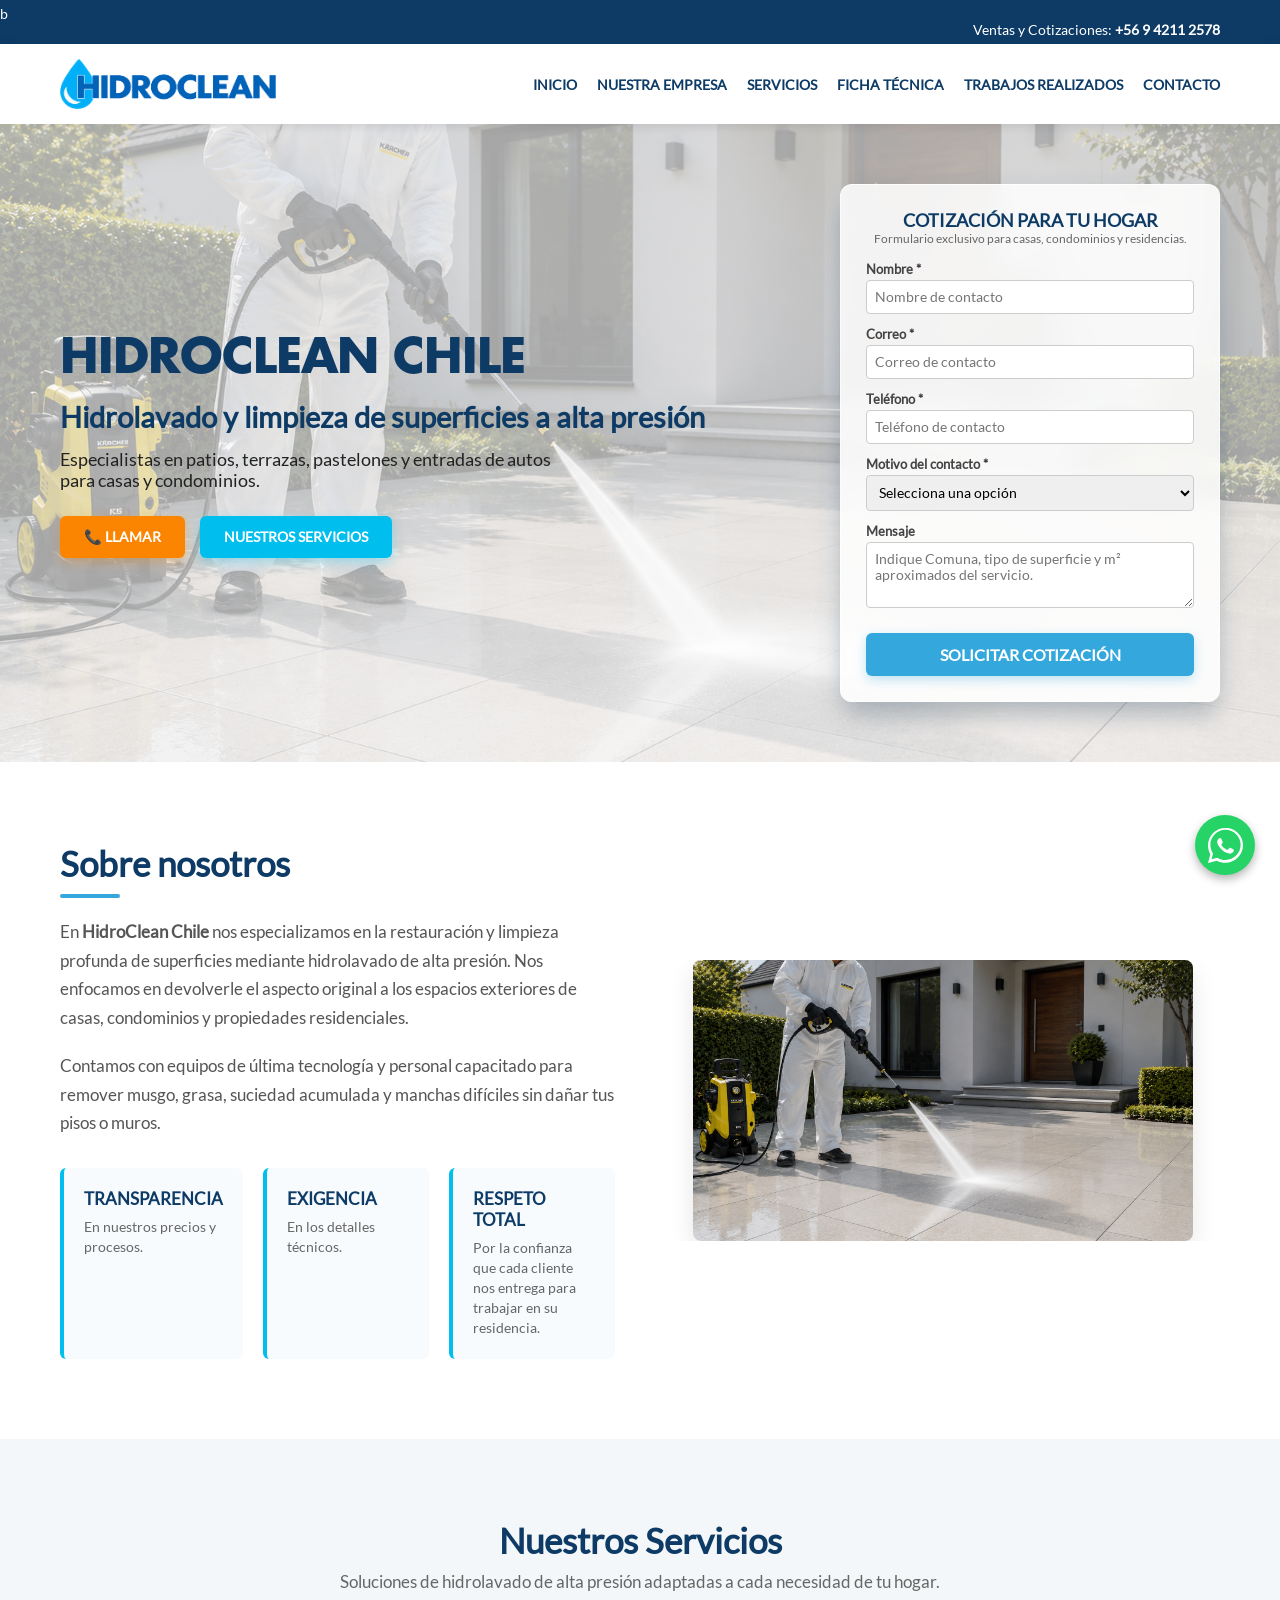
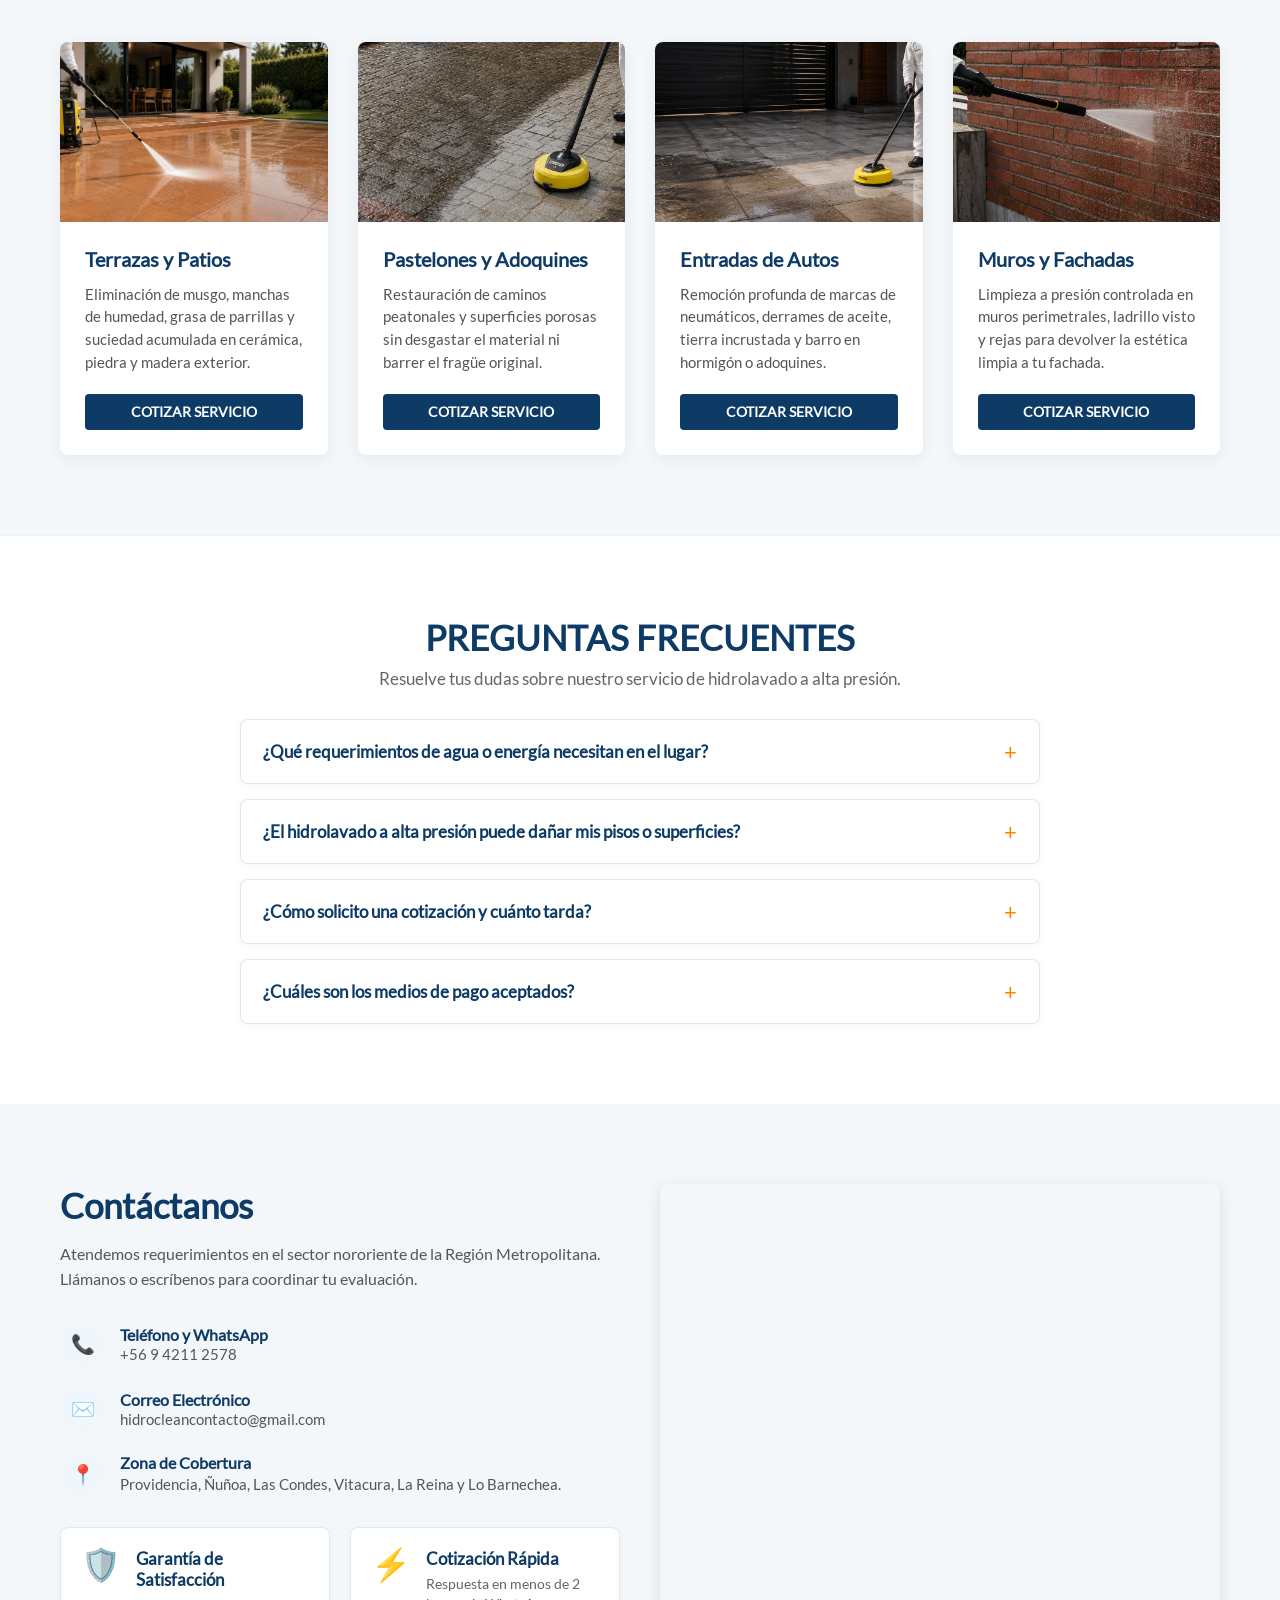
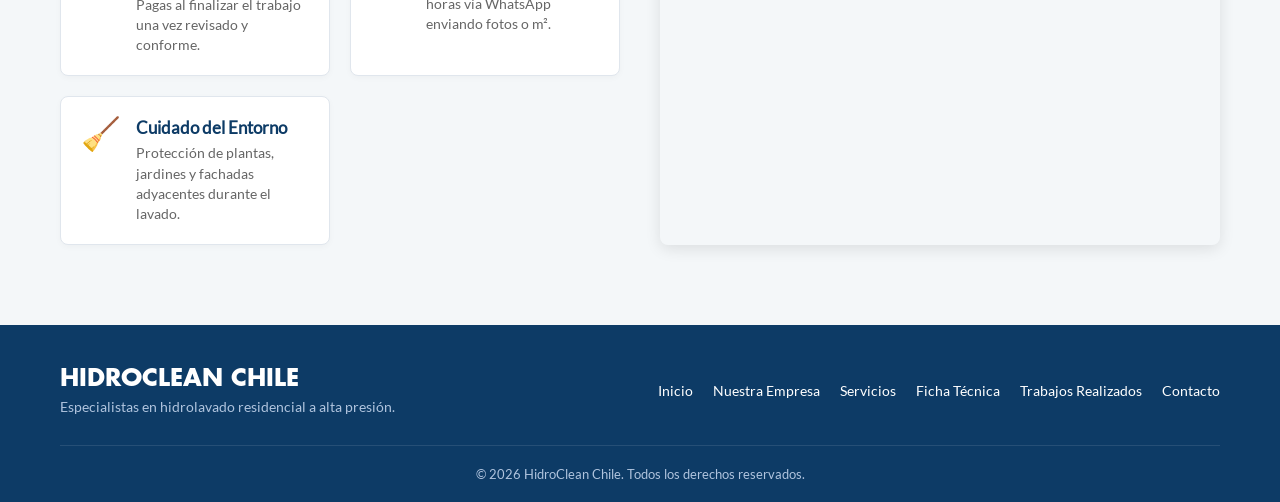
==== commit 4fba0e94: "cambios info contacto" ====
--- a/index.html
+++ b/index.html
@@ -1299,7 +1299,7 @@
 
     <!-- 1. ENCABEZADO Y NAVEGACIÓN -->
     <header class="header">
-        <div class="top-bar">
+        <div class="top-bar">b
             <div class="container top-bar-content">
                 <span>Ventas y Cotizaciones: <a href="tel:+56942112578">+56 9 4211 2578</a></span>
             </div>
@@ -1332,7 +1332,7 @@
                 <h2>Hidrolavado y limpieza de superficies a alta presión</h2>
                 <p>Especialistas en patios, terrazas, pastelones y entradas de autos para casas y condominios.</p>
                 <div class="hero-buttons">
-                    <a href="tel:+56912345678" class="btn btn-green">📞 LLAMAR</a>
+                    <a href="tel:+56942112578" class="btn btn-green">📞 LLAMAR</a>
                     <a href="#servicios" class="btn btn-blue">NUESTROS SERVICIOS</a>
                 </div>
             </div>
@@ -1552,7 +1552,7 @@
                         <div class="contact-icon">📞</div>
                         <div class="contact-text">
                             <h4>Teléfono y WhatsApp</h4>
-                            <a href="tel:+56912345678">+56 9 1234 5678</a>
+                            <a href="tel:+56942112578">+56 9 4211 2578</a>
                         </div>
                     </div>
 
@@ -1560,7 +1560,7 @@
                         <div class="contact-icon">✉️</div>
                         <div class="contact-text">
                             <h4>Correo Electrónico</h4>
-                            <a href="mailto:contacto@hidrocleanchile.cl">contacto@hidrocleanchile.cl</a>
+                            <a href="mailto:hidrocleancontacto@gmail.com">hidrocleancontacto@gmail.com</a>
                         </div>
                     </div>
 
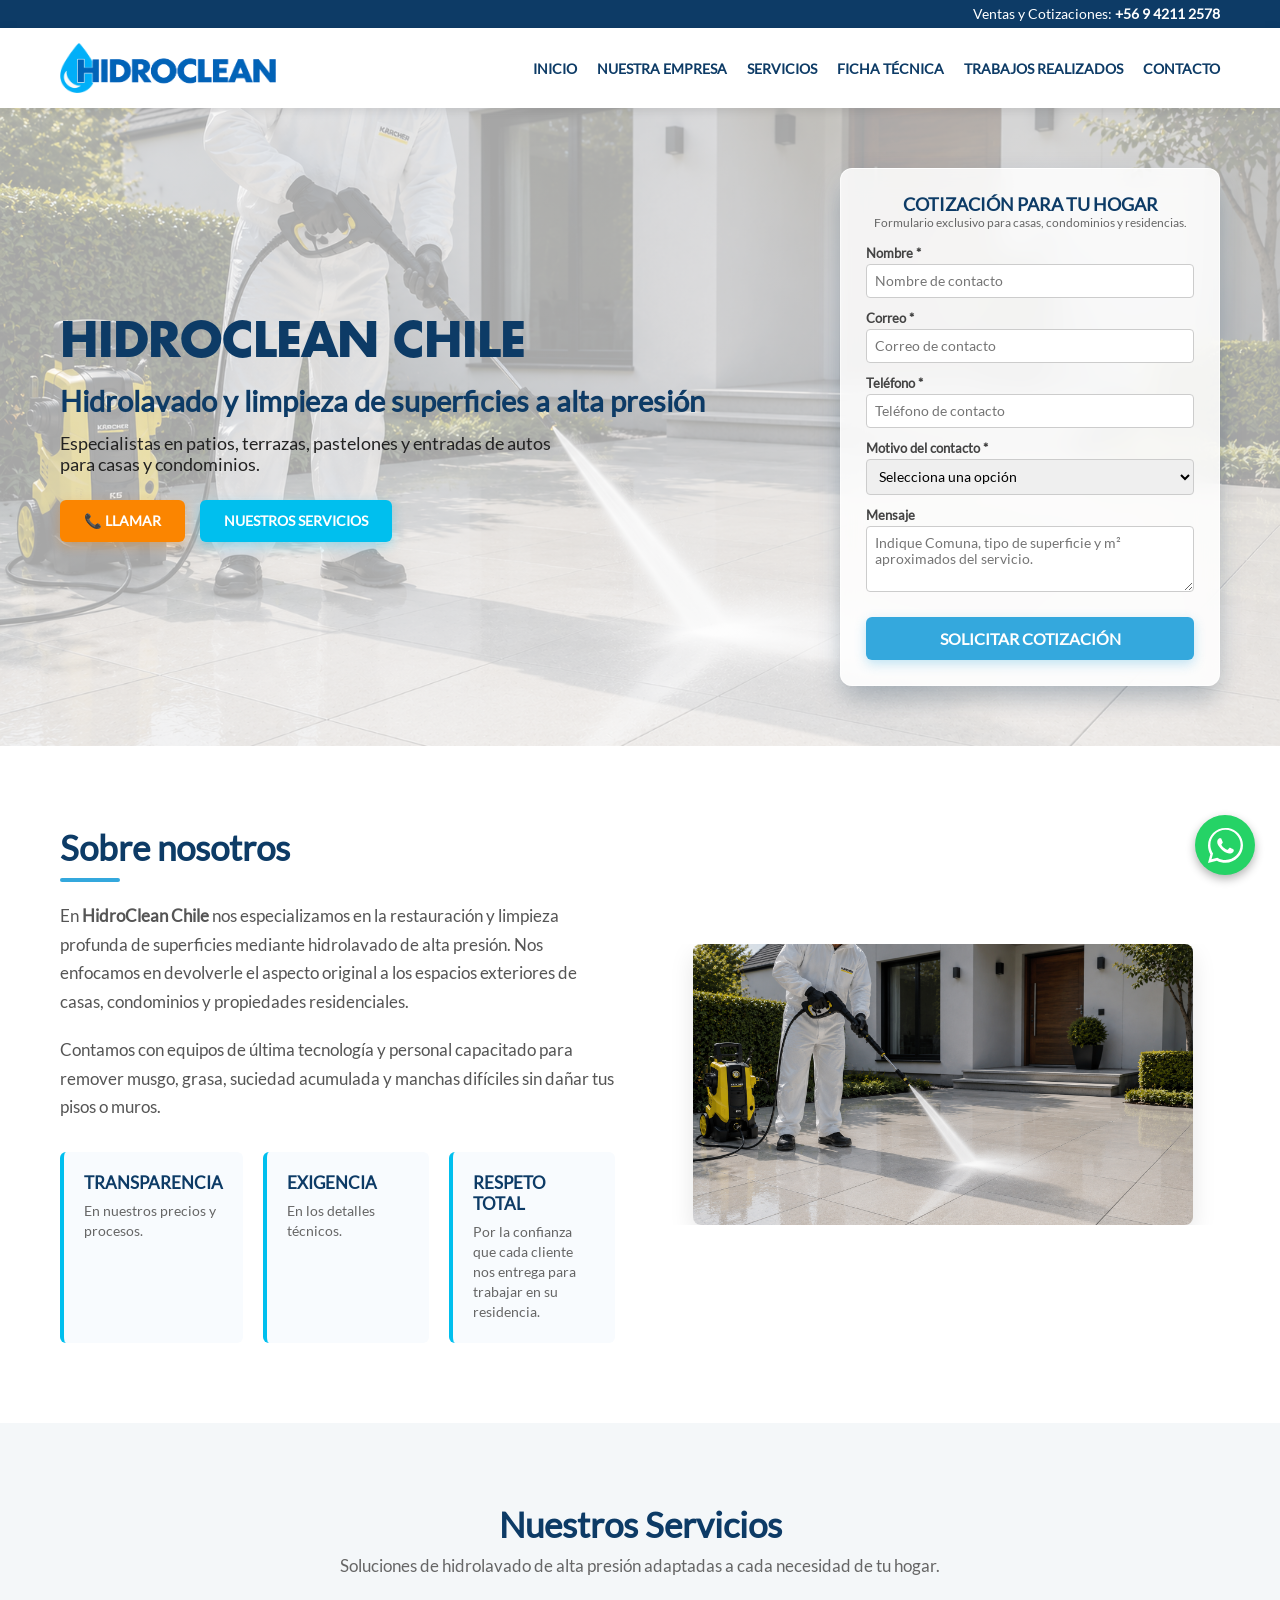
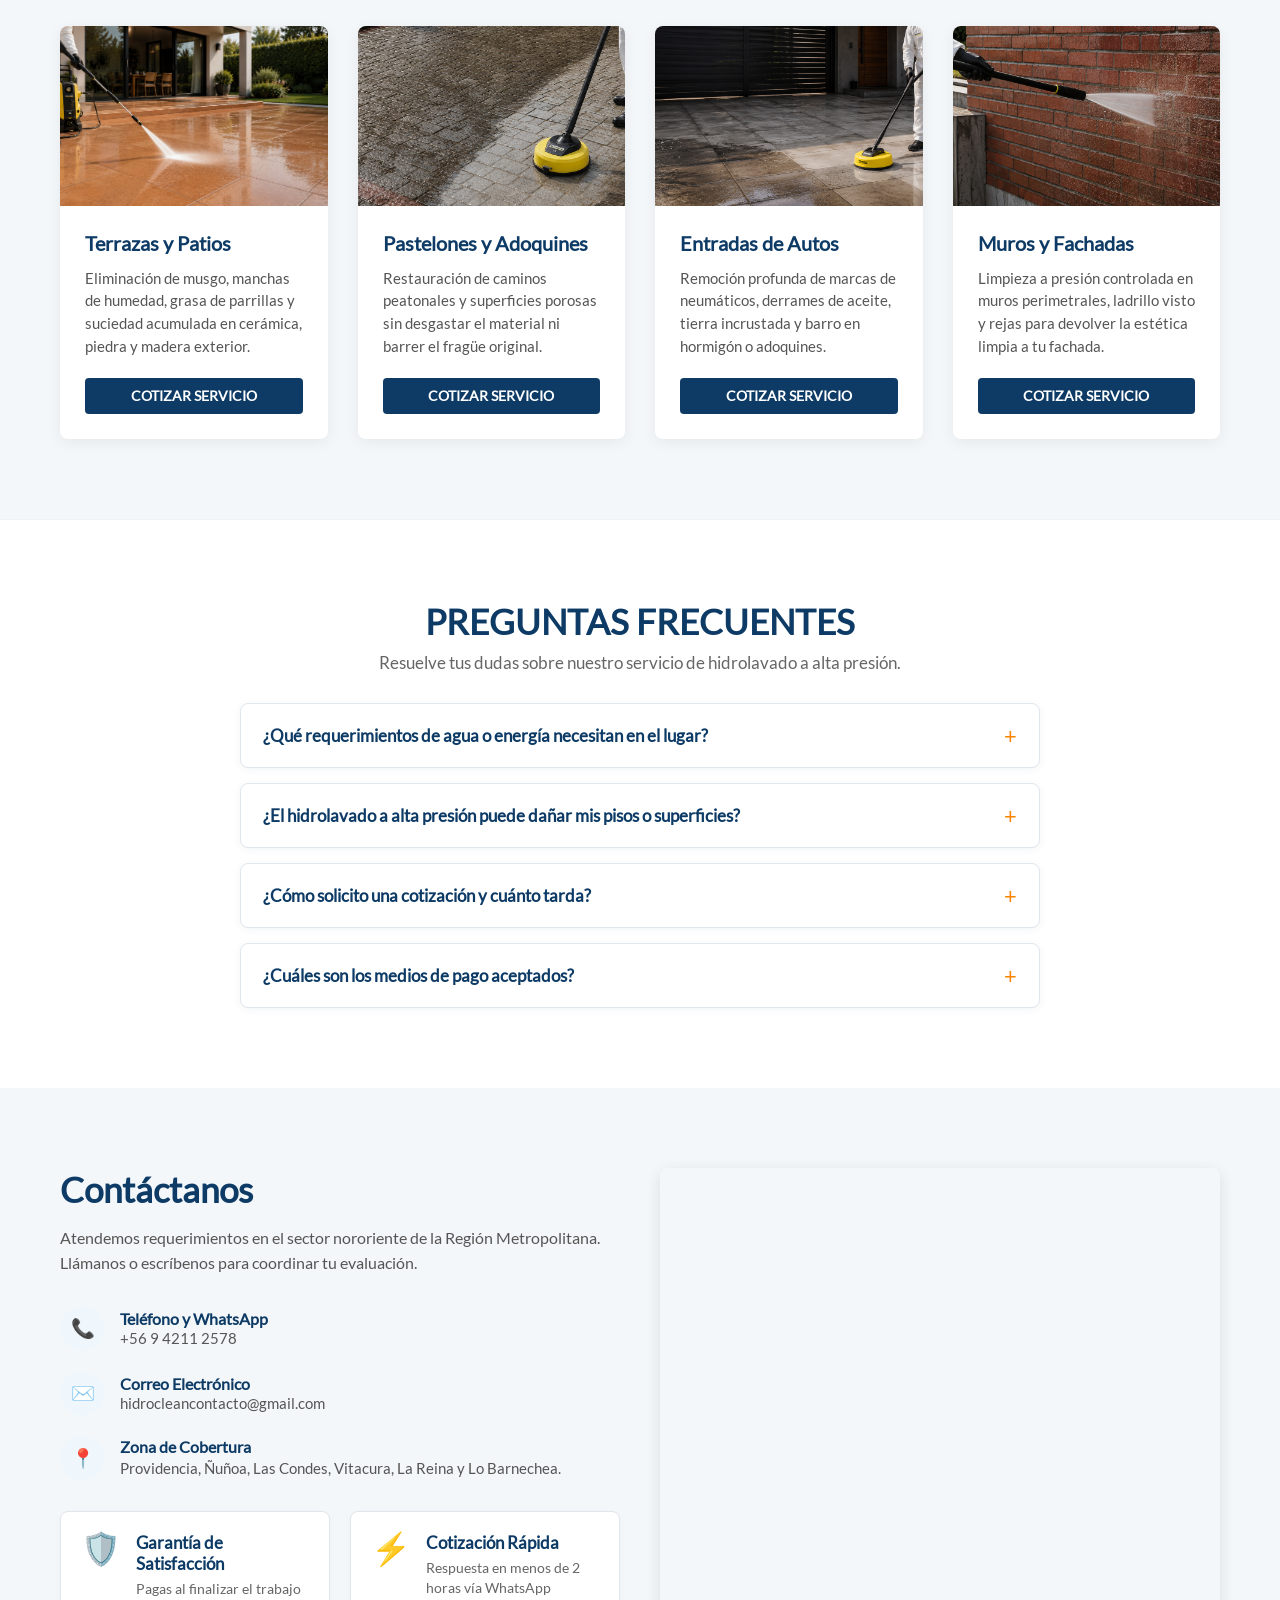
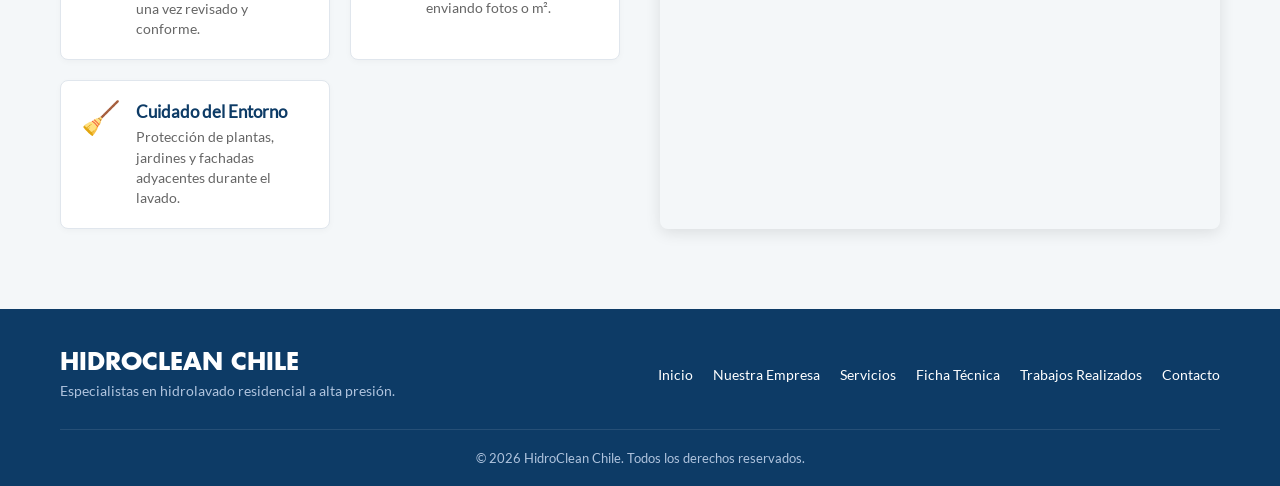
==== commit e90f2c78: "cambios info contacto" ====
--- a/index.html
+++ b/index.html
@@ -1299,7 +1299,7 @@
 
     <!-- 1. ENCABEZADO Y NAVEGACIÓN -->
     <header class="header">
-        <div class="top-bar">b
+        <div class="top-bar">
             <div class="container top-bar-content">
                 <span>Ventas y Cotizaciones: <a href="tel:+56942112578">+56 9 4211 2578</a></span>
             </div>
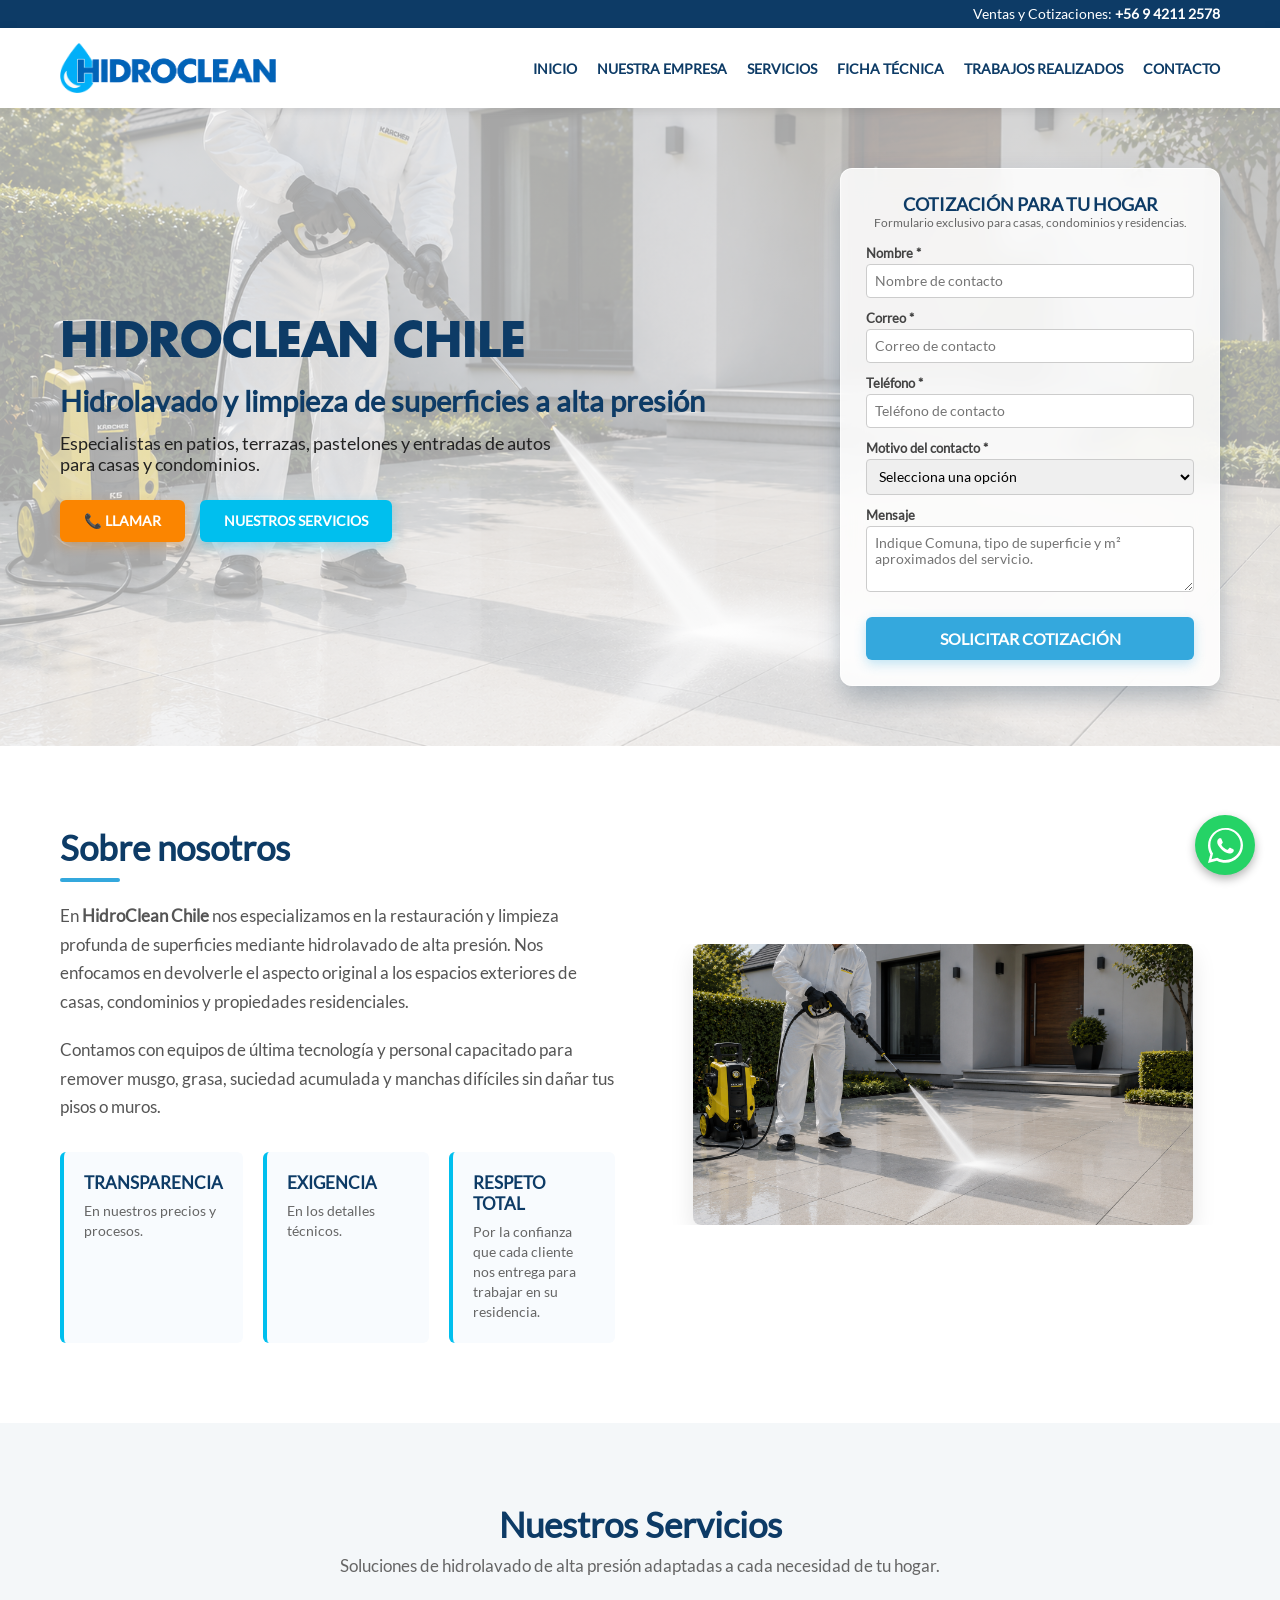
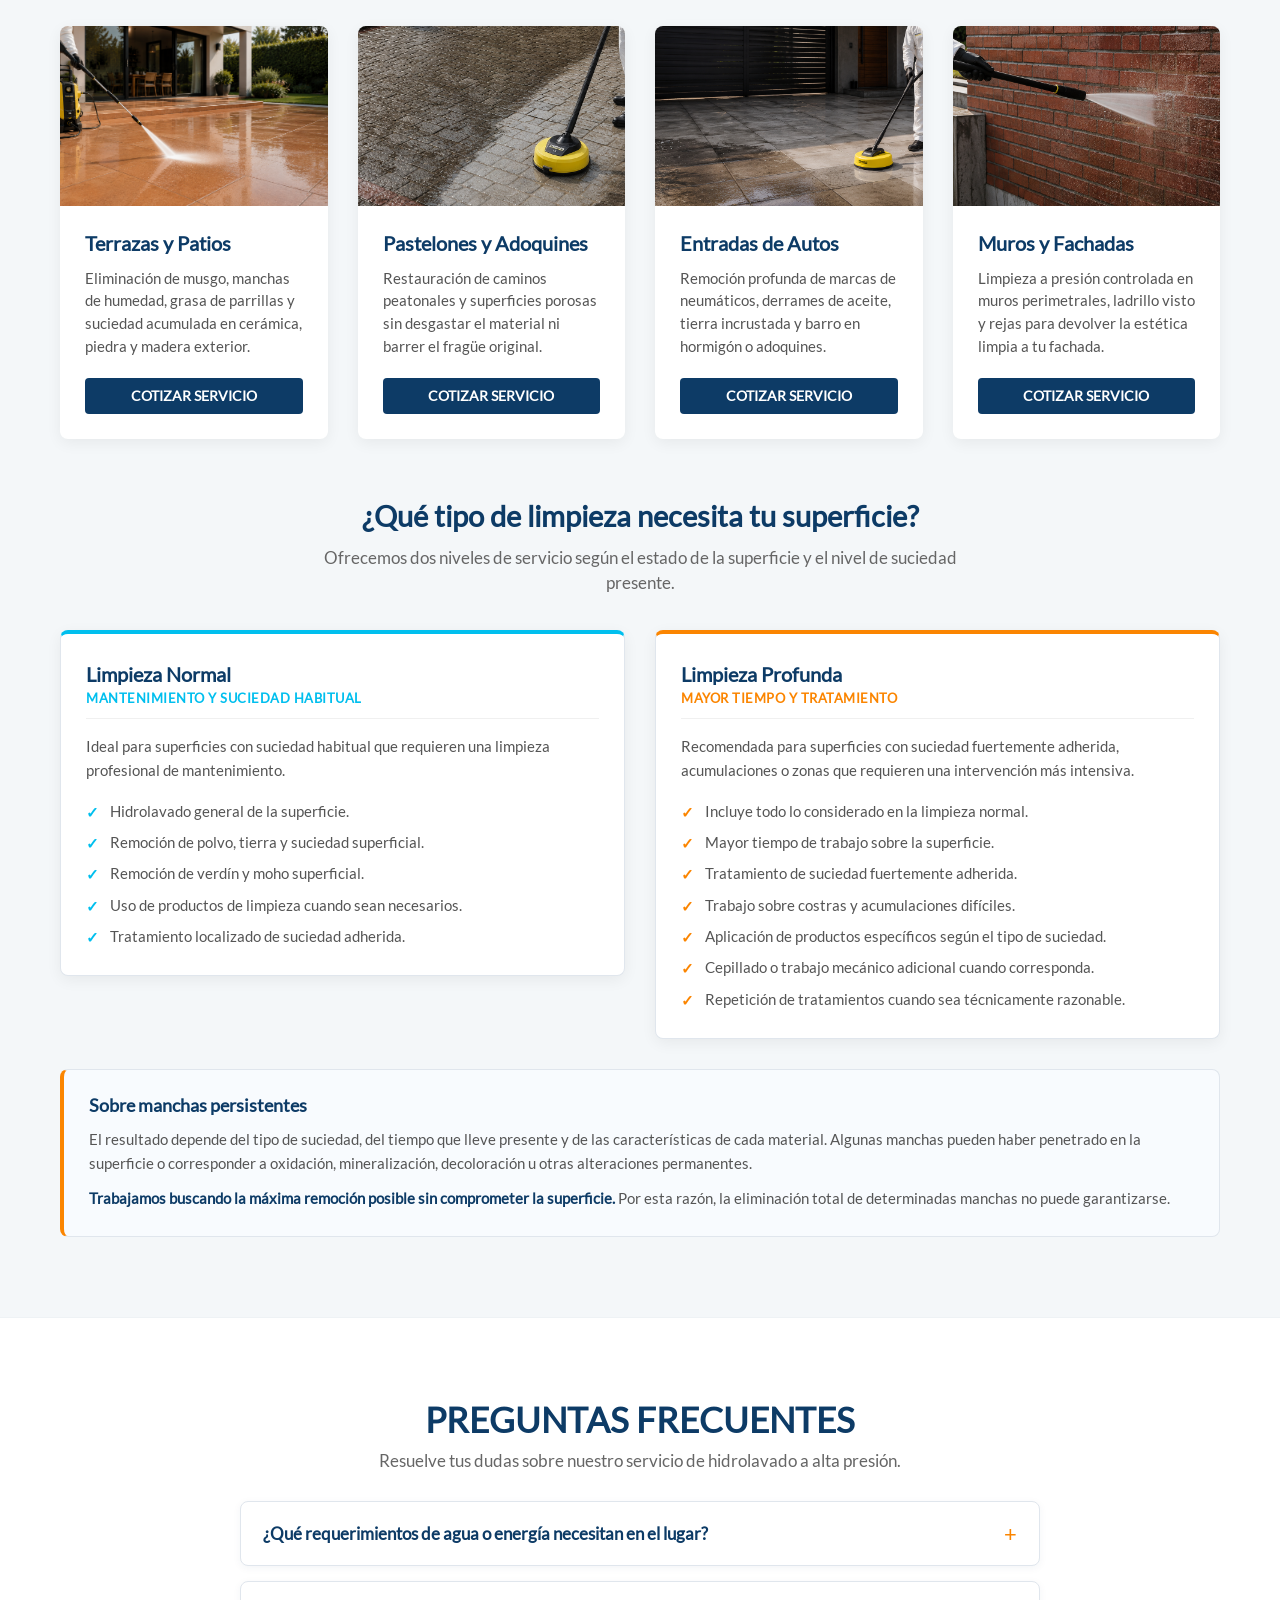
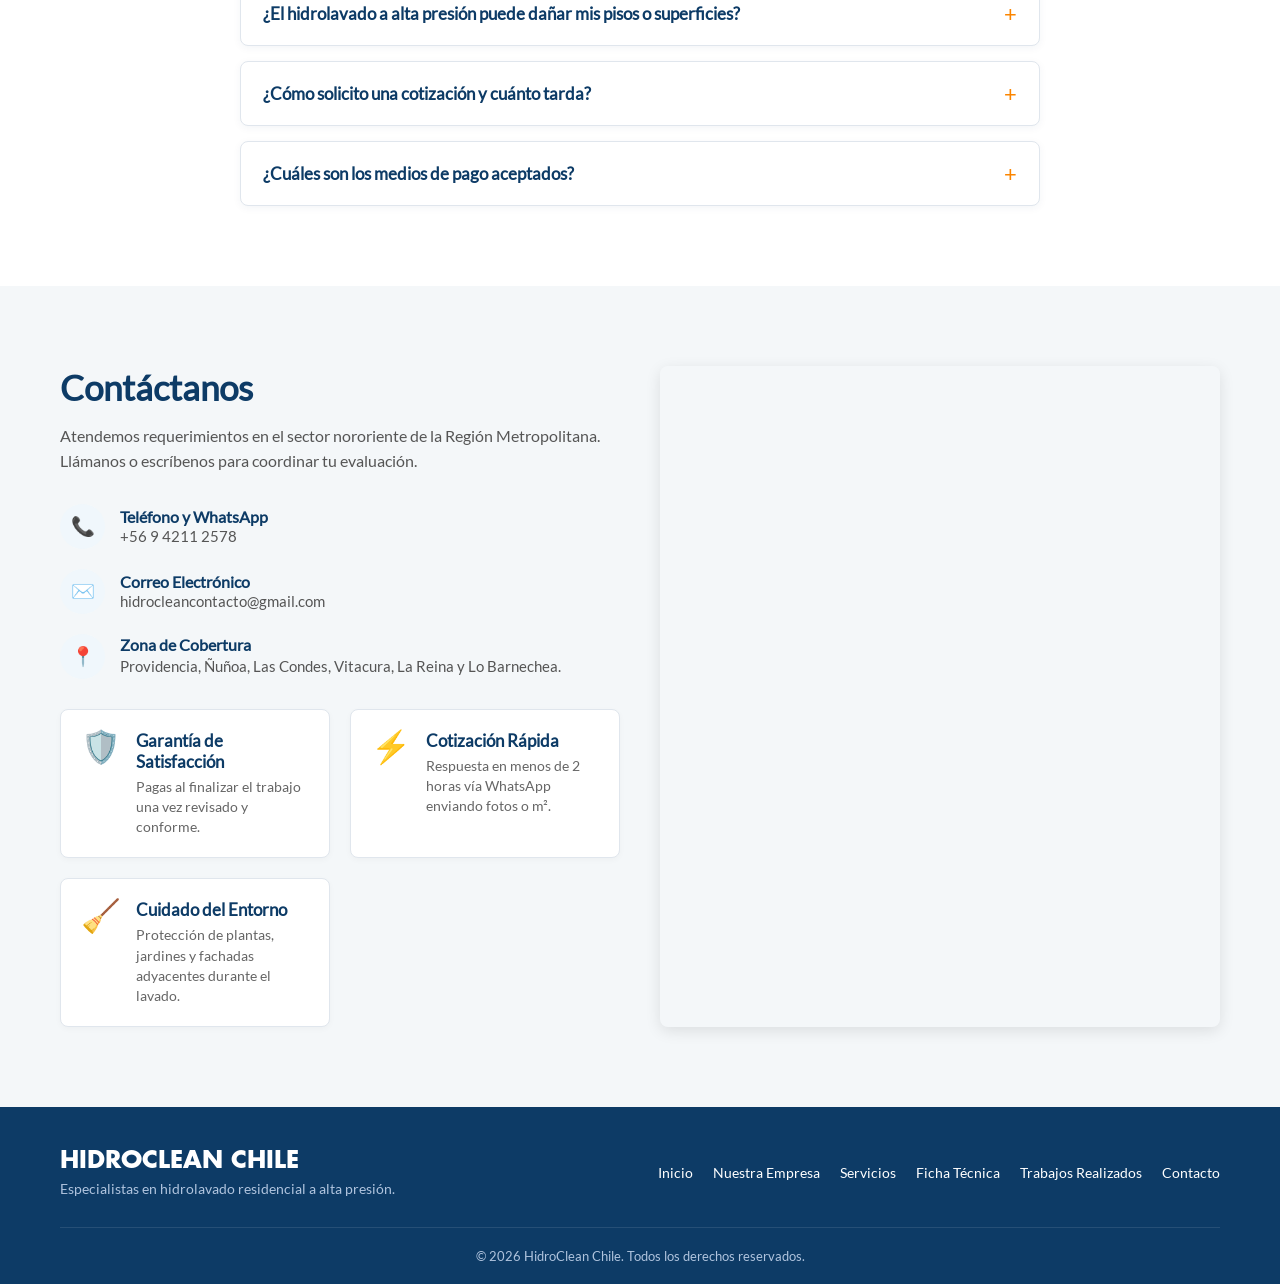
==== commit 83f82dc1: "tipos de limpieza agregados" ====
--- a/index.html
+++ b/index.html
@@ -540,6 +540,9 @@
         .service-btn:hover {
             background-color: #34a8dd;
         }
+
+
+	
 
         /* ==========================================
            7. SECCIÓN CONTACTO
@@ -1273,6 +1276,209 @@
     }
 }
 
+
+
+/* ==========================================
+   12. NIVELES DE LIMPIEZA (BLOQUE NUEVO)
+   ========================================== */
+
+.cleaning-levels {
+    margin-top: 60px;
+    width: 100%;
+}
+
+/* --- Encabezado del bloque --- */
+.cleaning-levels-header {
+    text-align: center;
+    max-width: 700px;
+    margin: 0 auto 35px auto;
+}
+
+.cleaning-levels-header h3 {
+    color: #0d3b66;
+    font-size: clamp(1.4rem, 2vw + 0.9rem, 1.8rem);
+    margin-bottom: 10px;
+    line-height: 1.25;
+}
+
+.cleaning-levels-header p {
+    color: #666666;
+    font-size: 1.05rem;
+    line-height: 1.5;
+    margin: 0;
+}
+
+/* --- Grilla de tarjetas --- */
+.cleaning-levels-grid {
+    display: grid;
+    grid-template-columns: repeat(auto-fit, minmax(min(300px, 100%), 1fr));
+    gap: 30px;
+    align-items: start;
+}
+
+/* --- Tarjeta --- */
+.cleaning-level-card {
+    background-color: #ffffff;
+    border: 1px solid #e0e6ed;
+    border-top: 4px solid #00bfee;
+    border-radius: 8px;
+    padding: 28px 25px;
+    min-width: 0;
+    box-shadow: 0 4px 15px rgba(0, 0, 0, 0.06);
+    transition: transform 0.3s ease, box-shadow 0.3s ease;
+}
+
+.cleaning-level-card:hover {
+    transform: translateY(-5px);
+    box-shadow: 0 8px 25px rgba(13, 59, 102, 0.12);
+}
+
+.cleaning-level-card-deep {
+    border-top-color: #fb8500;
+}
+
+/* --- Título interno de cada tarjeta --- */
+.cleaning-level-title {
+    border-bottom: 1px solid #f0f0f0;
+    padding-bottom: 12px;
+    margin-bottom: 15px;
+}
+
+.cleaning-level-title h4 {
+    color: #0d3b66;
+    font-size: 1.25rem;
+    margin-bottom: 4px;
+    line-height: 1.2;
+    overflow-wrap: break-word;
+}
+
+.cleaning-level-title span {
+    display: block;
+    color: #00bfee;
+    font-size: 0.82rem;
+    font-weight: bold;
+    text-transform: uppercase;
+    letter-spacing: 0.5px;
+}
+
+.cleaning-level-card-deep .cleaning-level-title span {
+    color: #fb8500;
+}
+
+/* --- Texto descriptivo --- */
+.cleaning-level-card > p {
+    color: #555555;
+    font-size: 0.95rem;
+    line-height: 1.6;
+    margin-bottom: 18px;
+}
+
+/* --- Listado de prestaciones --- */
+.cleaning-level-card ul {
+    list-style: none;
+    margin: 0;
+    padding: 0;
+}
+
+.cleaning-level-card li {
+    position: relative;
+    padding-left: 24px;
+    margin-bottom: 10px;
+    color: #555555;
+    font-size: 0.92rem;
+    line-height: 1.45;
+    overflow-wrap: break-word;
+}
+
+.cleaning-level-card li:last-child {
+    margin-bottom: 0;
+}
+
+.cleaning-level-card li::before {
+    content: '✓';
+    position: absolute;
+    left: 0;
+    top: 0;
+    color: #00bfee;
+    font-weight: bold;
+    font-size: 0.95rem;
+}
+
+.cleaning-level-card-deep li::before {
+    color: #fb8500;
+}
+
+/* --- Nota sobre manchas persistentes --- */
+.cleaning-note {
+    background-color: #f8fbfe;
+    border: 1px solid #e0e6ed;
+    border-left: 4px solid #fb8500;
+    border-radius: 8px;
+    padding: 25px;
+    margin-top: 30px;
+}
+
+.cleaning-note > strong {
+    display: block;
+    color: #0d3b66;
+    font-size: 1.1rem;
+    margin-bottom: 12px;
+}
+
+.cleaning-note p {
+    color: #555555;
+    font-size: 0.92rem;
+    line-height: 1.6;
+    margin-bottom: 12px;
+}
+
+.cleaning-note p:last-child {
+    margin-bottom: 0;
+}
+
+.cleaning-note p strong {
+    color: #0d3b66;
+}
+
+/* --- Ajustes móvil (selectores nuevos, no alteran lo existente) --- */
+@media (max-width: 768px) {
+
+    .cleaning-levels {
+        margin-top: 45px;
+    }
+
+    .cleaning-levels-grid {
+        gap: 20px;
+    }
+
+    .cleaning-level-card {
+        padding: 22px 18px;
+    }
+
+    .cleaning-note {
+        padding: 20px 18px;
+    }
+}
+
+@media (max-width: 480px) {
+
+    .cleaning-level-card {
+        padding: 18px 15px;
+    }
+
+    .cleaning-level-title h4 {
+        font-size: 1.1rem;
+    }
+
+    .cleaning-level-card li {
+        font-size: 0.88rem;
+        padding-left: 21px;
+    }
+
+    .cleaning-note {
+        padding: 18px 15px;
+    }
+}
 
     </style>
 </head>
@@ -1481,6 +1687,96 @@
                 </div>
 
             </div>
+
+	    <!-- NIVELES DE LIMPIEZA -->
+<div class="cleaning-levels">
+
+    <div class="cleaning-levels-header">
+        <h3>¿Qué tipo de limpieza necesita tu superficie?</h3>
+        <p>
+            Ofrecemos dos niveles de servicio según el estado de la superficie
+            y el nivel de suciedad presente.
+        </p>
+    </div>
+
+    <div class="cleaning-levels-grid">
+
+        <!-- LIMPIEZA NORMAL -->
+        <div class="cleaning-level-card">
+
+            <div class="cleaning-level-title">
+                <h4>Limpieza Normal</h4>
+                <span>Mantenimiento y suciedad habitual</span>
+            </div>
+
+            <p>
+                Ideal para superficies con suciedad habitual que requieren
+                una limpieza profesional de mantenimiento.
+            </p>
+
+            <ul>
+                <li>Hidrolavado general de la superficie.</li>
+                <li>Remoción de polvo, tierra y suciedad superficial.</li>
+                <li>Remoción de verdín y moho superficial.</li>
+                <li>Uso de productos de limpieza cuando sean necesarios.</li>
+                <li>Tratamiento localizado de suciedad adherida.</li>
+            </ul>
+
+        </div>
+
+
+        <!-- LIMPIEZA PROFUNDA -->
+        <div class="cleaning-level-card cleaning-level-card-deep">
+
+            <div class="cleaning-level-title">
+                <h4>Limpieza Profunda</h4>
+                <span>Mayor tiempo y tratamiento</span>
+            </div>
+
+            <p>
+                Recomendada para superficies con suciedad fuertemente adherida,
+                acumulaciones o zonas que requieren una intervención más intensiva.
+            </p>
+
+            <ul>
+                <li>Incluye todo lo considerado en la limpieza normal.</li>
+                <li>Mayor tiempo de trabajo sobre la superficie.</li>
+                <li>Tratamiento de suciedad fuertemente adherida.</li>
+                <li>Trabajo sobre costras y acumulaciones difíciles.</li>
+                <li>Aplicación de productos específicos según el tipo de suciedad.</li>
+                <li>Cepillado o trabajo mecánico adicional cuando corresponda.</li>
+                <li>Repetición de tratamientos cuando sea técnicamente razonable.</li>
+            </ul>
+
+        </div>
+
+    </div>
+
+
+    <!-- INFORMACIÓN SOBRE MANCHAS -->
+    <div class="cleaning-note">
+
+        <strong>Sobre manchas persistentes</strong>
+
+        <p>
+            El resultado depende del tipo de suciedad, del tiempo que lleve
+            presente y de las características de cada material. Algunas manchas
+            pueden haber penetrado en la superficie o corresponder a oxidación,
+            mineralización, decoloración u otras alteraciones permanentes.
+        </p>
+
+        <p>
+            <strong>
+                Trabajamos buscando la máxima remoción posible sin comprometer
+                la superficie.
+            </strong>
+            Por esta razón, la eliminación total de determinadas manchas no
+            puede garantizarse.
+        </p>
+
+    </div>
+
+</div>
         </div>
     </section>
 
@@ -1529,7 +1825,7 @@
                     <span class="faq-icon">+</span>
                 </summary>
                 <div class="faq-answer">
-                    <p>Aceptamos transferencia bancaria, efectivo y pago con tarjeta de crédito o débito al finalizar el trabajo y tras tu revisión de conformidad.</p>
+                    <p>Aceptamos transferencia bancaria o efectivo al finalizar el trabajo y tras tu revisión de conformidad. Por el momento el pago con tarjeta de 			crédito o débito no está disponible, pero lo estamos gestionando</p>
                 </div>
             </details>
 
@@ -1537,7 +1833,7 @@
     </div>
 </section>
 
-    <!-- 5. SECCIÓN CONTACTO -->
+
     <!-- 5. SECCIÓN CONTACTO -->
     <section id="contacto" class="contact-section">
         <div class="container">
